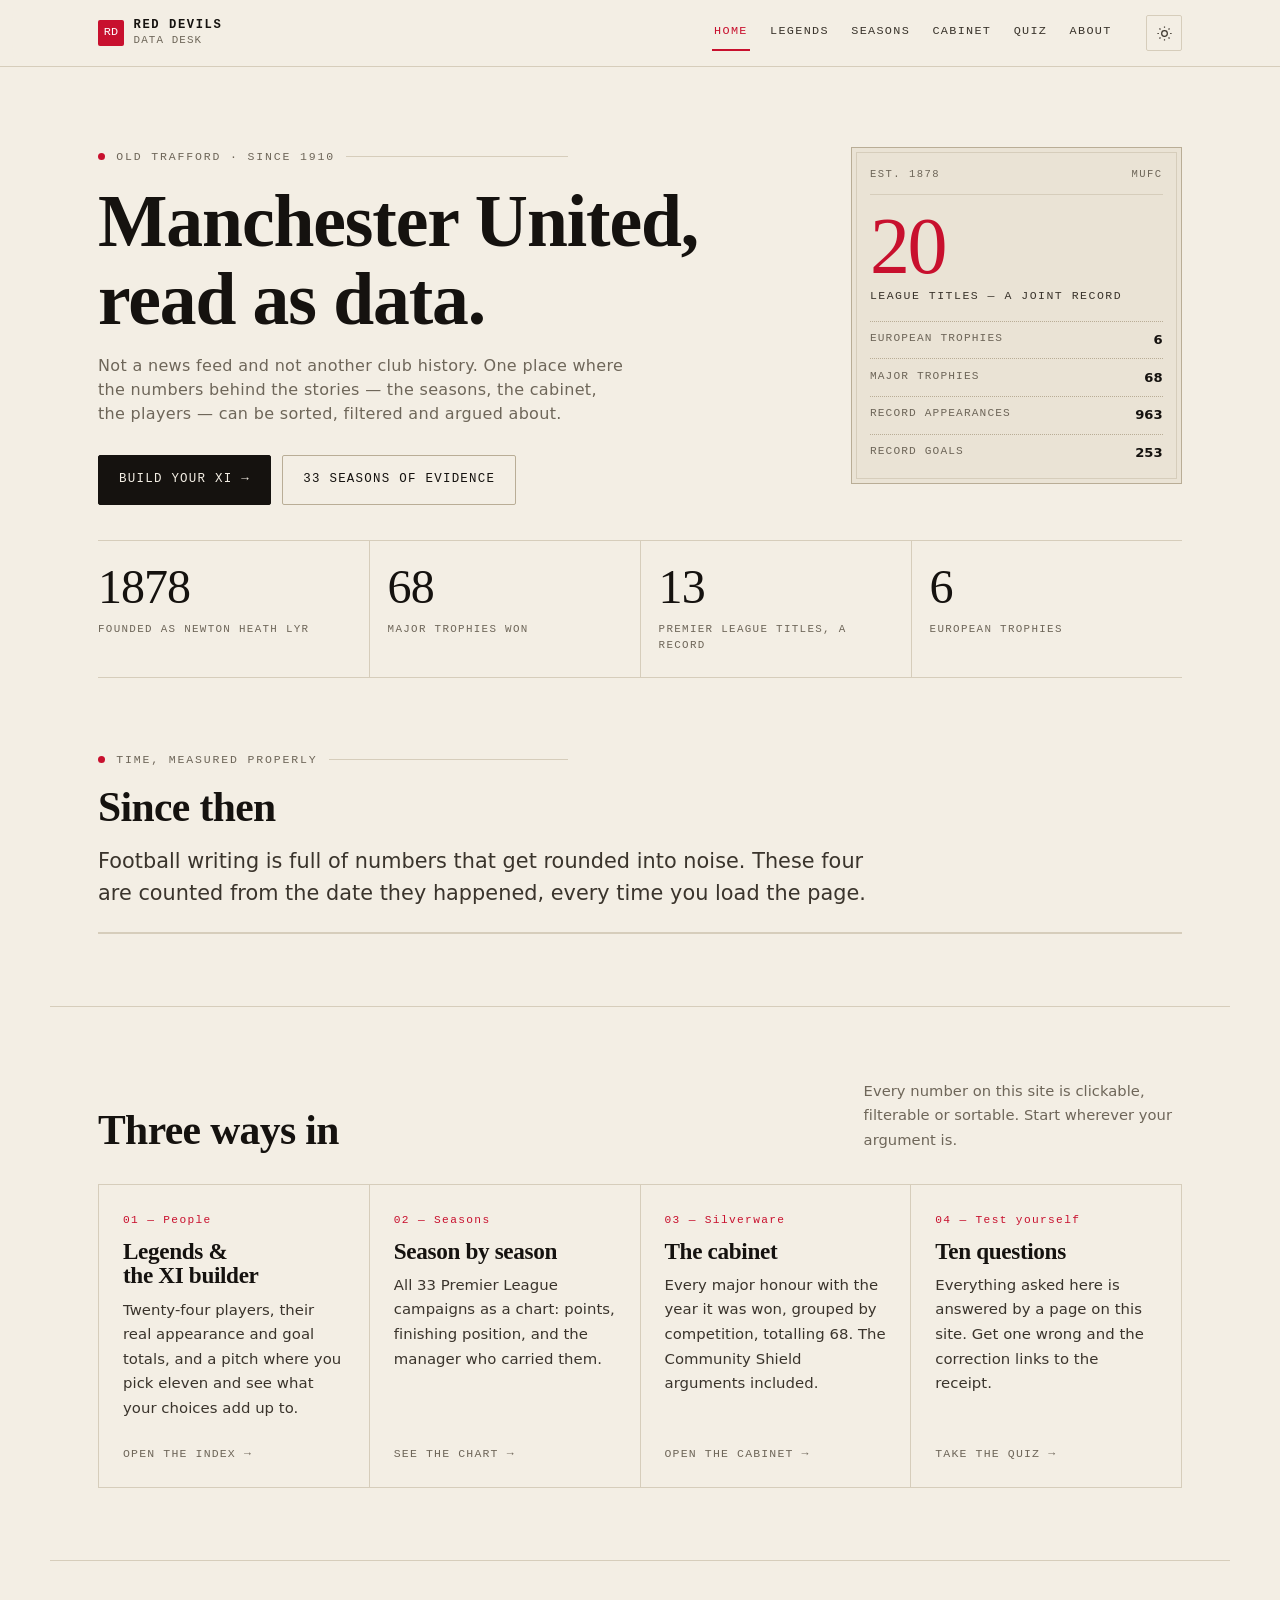
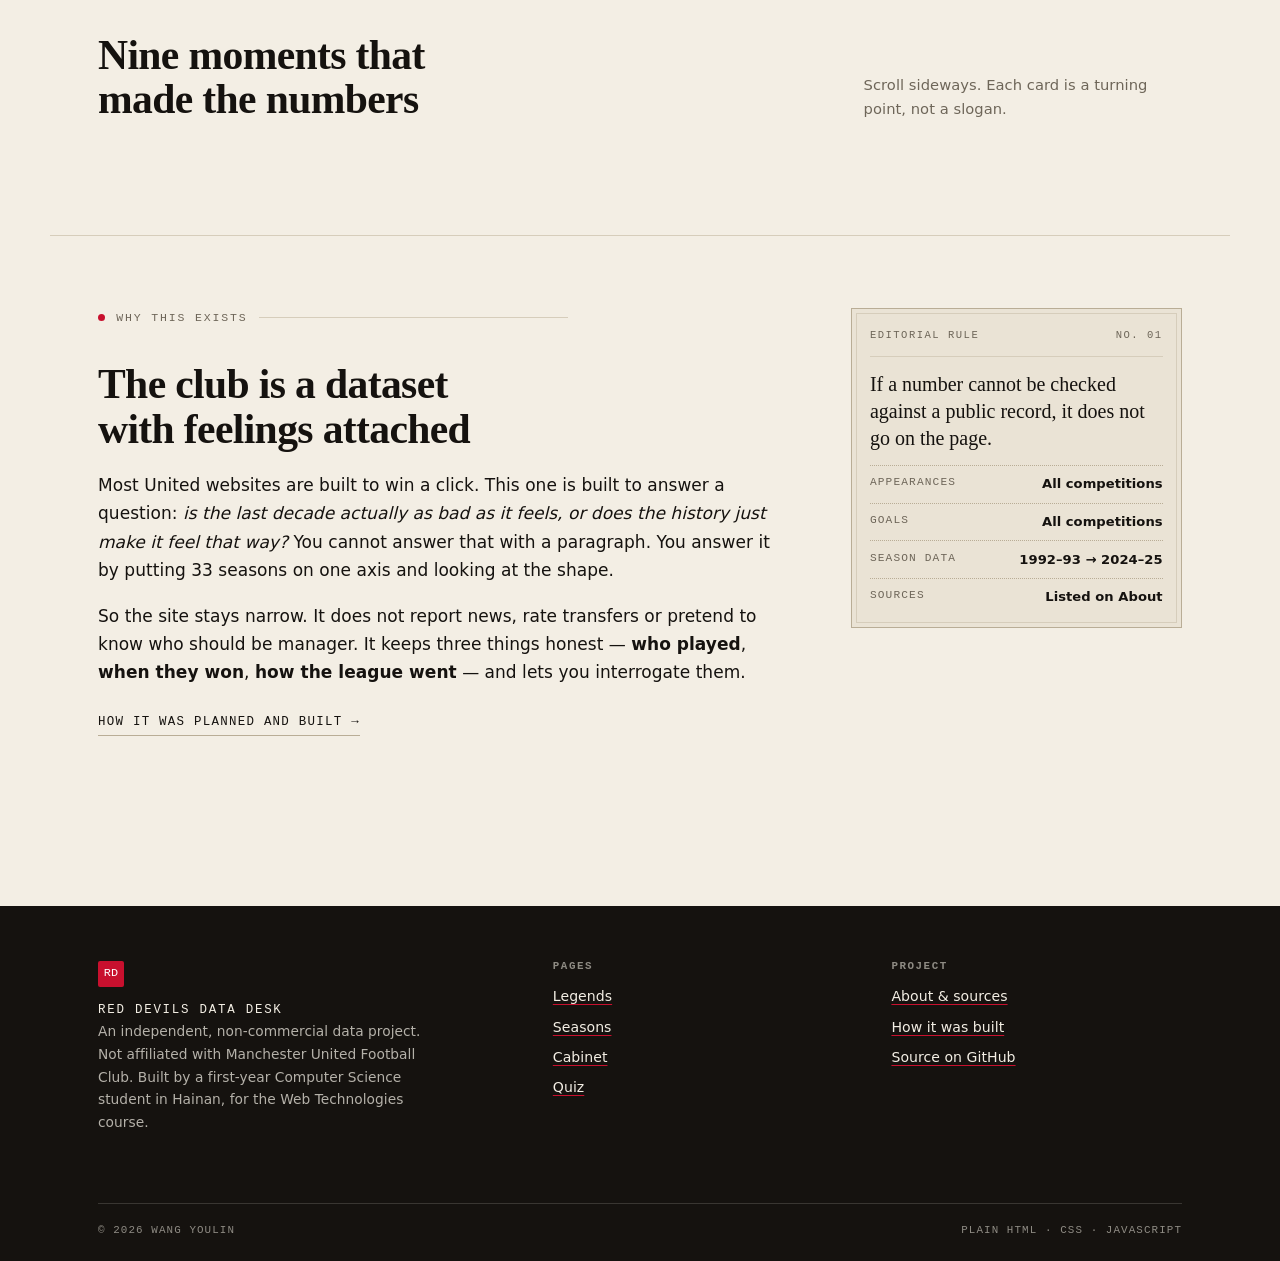
==== index.html @ c9c61d41 "Build the home page: the pitch, the counters, the timeline Four 'since then' counters computed from " ====
<!DOCTYPE html>
<html lang="en" data-theme="light">
<head>
<meta charset="UTF-8">
<meta name="viewport" content="width=device-width, initial-scale=1">
<title>Red Devils Data Desk — Manchester United in numbers</title>
<meta name="description" content="A quiet data desk for Manchester United: every Premier League season, the trophy cabinet, and an XI you build yourself. Plain HTML, CSS and JavaScript.">
<meta name="author" content="WANG Youlin">
<meta name="theme-color" content="#f3eee4">
<link rel="canonical" href="https://qianniu2007.github.io/red-devils-desk/">

<meta property="og:type" content="website">
<meta property="og:site_name" content="Red Devils Data Desk">
<meta property="og:title" content="Red Devils Data Desk — Manchester United in numbers">
<meta property="og:description" content="Thirty-three Premier League seasons, 68 major trophies, and the XI that only you would pick.">
<meta property="og:url" content="https://qianniu2007.github.io/red-devils-desk/">
<meta property="og:image" content="https://qianniu2007.github.io/red-devils-desk/assets/img/og.png">
<meta property="og:image:width" content="1200">
<meta property="og:image:height" content="630">
<meta name="twitter:card" content="summary_large_image">

<link rel="icon" href="assets/img/favicon.svg" type="image/svg+xml">
<link rel="apple-touch-icon" href="assets/img/favicon-180.png">
<link rel="stylesheet" href="assets/css/site.css">

<script>
  /* Applied before the first paint so the page never flashes the wrong theme. */
  (function () {
    try {
      var saved = localStorage.getItem('rdd-theme');
      var mode = saved || (window.matchMedia('(prefers-color-scheme: dark)').matches ? 'dark' : 'light');
      document.documentElement.setAttribute('data-theme', mode);
    } catch (e) { /* localStorage blocked: stay light */ }
  })();
</script>
</head>
<body>
<a class="skip-link" href="#main">Skip to content</a>

<header class="masthead">
  <div class="wrap masthead__bar">
    <a class="brand" href="index.html">
      <span class="brand__mark" aria-hidden="true">RD</span>
      <span class="brand__name"><b>Red Devils</b><span>Data Desk</span></span>
    </a>

    <nav class="nav" data-nav aria-label="Primary">
      <a href="index.html" aria-current="page">Home</a>
      <a href="legends.html">Legends</a>
      <a href="seasons.html">Seasons</a>
      <a href="trophies.html">Cabinet</a>
      <a href="quiz.html">Quiz</a>
      <a href="about.html">About</a>
    </nav>

    <div class="tools">
      <button class="icon-btn" type="button" data-theme-toggle aria-pressed="false" aria-label="Switch to dark theme">
        <svg class="icon-sun" viewBox="0 0 24 24" fill="none" stroke="currentColor" stroke-width="1.7" aria-hidden="true"><circle cx="12" cy="12" r="4"/><path d="M12 2v2m0 16v2M4.9 4.9l1.4 1.4m11.4 11.4 1.4 1.4M2 12h2m16 0h2M4.9 19.1l1.4-1.4M17.7 6.3l1.4-1.4"/></svg>
        <svg class="icon-moon" viewBox="0 0 24 24" fill="none" stroke="currentColor" stroke-width="1.7" aria-hidden="true"><path d="M21 12.8A9 9 0 1 1 11.2 3 7 7 0 0 0 21 12.8z"/></svg>
      </button>
      <button class="icon-btn menu-btn" type="button" data-menu-toggle aria-expanded="false" aria-controls="primary-nav" aria-label="Open menu">
        <svg viewBox="0 0 24 24" fill="none" stroke="currentColor" stroke-width="1.8" aria-hidden="true"><path d="M3 6h18M3 12h18M3 18h18"/></svg>
      </button>
    </div>
  </div>
</header>

<main id="main">
  <!-- Hero ------------------------------------------------------------- -->
  <section class="wrap hero">
    <div class="hero__grid">
      <div>
        <p class="kicker"><span class="dot" aria-hidden="true"></span>Old Trafford · since 1910</p>
        <h1>
          Manchester United,<br>read as data.
          <span class="thin">Not a news feed and not another club history. One place where the numbers behind the stories — the seasons, the cabinet, the players — can be sorted, filtered and argued about.</span>
        </h1>
        <div class="hero__actions">
          <a class="btn" href="legends.html">Build your XI <span class="arrow" aria-hidden="true">→</span></a>
          <a class="btn btn--ghost" href="seasons.html">33 seasons of evidence</a>
        </div>
      </div>

      <aside class="programme" aria-label="Club summary">
        <div class="programme__top"><span>Est. 1878</span><span>MUFC</span></div>
        <span class="programme__num">20</span>
        <p class="programme__label">League titles — a joint record</p>
        <dl class="programme__rows">
          <div class="programme__row"><dt>European trophies</dt><dd>6</dd></div>
          <div class="programme__row"><dt>Major trophies</dt><dd>68</dd></div>
          <div class="programme__row"><dt>Record appearances</dt><dd>963</dd></div>
          <div class="programme__row"><dt>Record goals</dt><dd>253</dd></div>
        </dl>
      </aside>
    </div>
  </section>

  <!-- Stat strip -------------------------------------------------------- -->
  <section class="wrap" aria-label="Key numbers">
    <div class="stats reveal">
      <div class="stat">
        <span class="stat__num">1878</span>
        <span class="stat__label">Founded as Newton Heath LYR</span>
      </div>
      <div class="stat">
        <span class="stat__num">68</span>
        <span class="stat__label">Major trophies won</span>
      </div>
      <div class="stat">
        <span class="stat__num">13</span>
        <span class="stat__label">Premier League titles, a record</span>
      </div>
      <div class="stat">
        <span class="stat__num">6</span>
        <span class="stat__label">European trophies</span>
      </div>
    </div>
  </section>

  <!-- Since then -------------------------------------------------------- -->
  <section class="wrap section">
    <p class="kicker"><span class="dot" aria-hidden="true"></span>Time, measured properly</p>
    <h2 class="mb-0">Since then</h2>
    <p class="lead mt-2">Football writing is full of numbers that get rounded into noise. These four are counted from the date they happened, every time you load the page.</p>
    <div class="tickers reveal" id="tickers"></div>
  </section>

  <!-- Three ways in ----------------------------------------------------- -->
  <section class="wrap section">
    <div class="section-head">
      <h2>Three ways in</h2>
      <p class="section-note">Every number on this site is clickable, filterable or sortable. Start wherever your argument is.</p>
    </div>

    <div class="cards reveal">
      <a class="card" href="legends.html">
        <span class="card__index">01 — People</span>
        <h3>Legends &amp; the XI builder</h3>
        <p>Twenty-four players, their real appearance and goal totals, and a pitch where you pick eleven and see what your choices add up to.</p>
        <span class="card__go">Open the index →</span>
      </a>
      <a class="card" href="seasons.html">
        <span class="card__index">02 — Seasons</span>
        <h3>Season by season</h3>
        <p>All 33 Premier League campaigns as a chart: points, finishing position, and the manager who carried them.</p>
        <span class="card__go">See the chart →</span>
      </a>
      <a class="card" href="trophies.html">
        <span class="card__index">03 — Silverware</span>
        <h3>The cabinet</h3>
        <p>Every major honour with the year it was won, grouped by competition, totalling 68. The Community Shield arguments included.</p>
        <span class="card__go">Open the cabinet →</span>
      </a>
      <a class="card" href="quiz.html">
        <span class="card__index">04 — Test yourself</span>
        <h3>Ten questions</h3>
        <p>Everything asked here is answered by a page on this site. Get one wrong and the correction links to the receipt.</p>
        <span class="card__go">Take the quiz →</span>
      </a>
    </div>
  </section>

  <!-- Eras -------------------------------------------------------------- -->
  <section class="wrap section">
    <div class="section-head">
      <h2>Nine moments that made the numbers</h2>
      <p class="section-note">Scroll sideways. Each card is a turning point, not a slogan.</p>
    </div>
    <div class="timeline reveal" id="eras" tabindex="0" role="region" aria-label="Club eras, scrollable"></div>
  </section>

  <!-- Honest bit -------------------------------------------------------- -->
  <section class="wrap section">
    <div class="hero__grid">
      <div class="prose">
        <p class="kicker"><span class="dot" aria-hidden="true"></span>Why this exists</p>
        <h2>The club is a dataset with feelings attached</h2>
        <p>Most United websites are built to win a click. This one is built to answer a question: <em>is the last decade actually as bad as it feels, or does the history just make it feel that way?</em> You cannot answer that with a paragraph. You answer it by putting 33 seasons on one axis and looking at the shape.</p>
        <p>So the site stays narrow. It does not report news, rate transfers or pretend to know who should be manager. It keeps three things honest — <strong>who played</strong>, <strong>when they won</strong>, <strong>how the league went</strong> — and lets you interrogate them.</p>
        <p><a class="arrow-link" href="about.html">How it was planned and built →</a></p>
      </div>
      <div class="programme" aria-label="Reading note">
        <div class="programme__top"><span>Editorial rule</span><span>No. 01</span></div>
        <p class="programme__label" style="color:var(--ink);text-transform:none;letter-spacing:0;font-family:var(--font-display);font-size:1.25rem;line-height:1.35;margin-bottom:.8rem;">If a number cannot be checked against a public record, it does not go on the page.</p>
        <dl class="programme__rows">
          <div class="programme__row"><dt>Appearances</dt><dd>All competitions</dd></div>
          <div class="programme__row"><dt>Goals</dt><dd>All competitions</dd></div>
          <div class="programme__row"><dt>Season data</dt><dd>1992–93 → 2024–25</dd></div>
          <div class="programme__row"><dt>Sources</dt><dd>Listed on About</dd></div>
        </dl>
      </div>
    </div>
  </section>
</main>

<footer class="footer">
  <div class="wrap">
    <div class="footer__grid">
      <div>
        <div class="footer__brand"><span class="brand__mark" aria-hidden="true">RD</span>Red Devils Data Desk</div>
        <p>An independent, non-commercial data project. Not affiliated with Manchester United Football Club. Built by a first-year Computer Science student in Hainan, for the Web Technologies course.</p>
      </div>
      <div>
        <h2>Pages</h2>
        <ul>
          <li><a href="legends.html">Legends</a></li>
          <li><a href="seasons.html">Seasons</a></li>
          <li><a href="trophies.html">Cabinet</a></li>
          <li><a href="quiz.html">Quiz</a></li>
        </ul>
      </div>
      <div>
        <h2>Project</h2>
        <ul>
          <li><a href="about.html">About &amp; sources</a></li>
          <li><a href="about.html#process">How it was built</a></li>
          <li><a href="https://github.com/qianniu2007/red-devils-desk">Source on GitHub</a></li>
        </ul>
      </div>
    </div>
    <div class="footer__base">
      <span>© <span data-year>2026</span> WANG Youlin</span>
      <span>Plain HTML · CSS · JavaScript</span>
    </div>
  </div>
</footer>

<script src="assets/js/data.js"></script>
<script src="assets/js/site.js"></script>
<script>
  /* Home page only: render the eras timeline and the "since then" tickers
     straight out of the data file, so the markup never drifts from the data. */
  (function () {
    var erasHost = document.getElementById('eras');
    window.UTD.eras.forEach(function (era) {
      var el = document.createElement('article');
      el.className = 'era';
      el.innerHTML = '<span class="era__year">' + era.year + '</span>' +
        '<h3>' + era.title + '</h3>' +
        '<p>' + era.text + '</p>';
      erasHost.appendChild(el);
    });

    var tickerHost = document.getElementById('tickers');
    window.UTD.milestones.forEach(function (m) {
      var el = document.createElement('div');
      el.className = 'ticker';
      el.innerHTML = '<span class="ticker__since">Since ' + m.date.split('-')[0] + '</span>' +
        '<div class="ticker__num" data-ticker="' + m.label + '">0 <span data-ticker-unit>years</span></div>' +
        '<span class="ticker__label">' + m.label + '</span>';
      tickerHost.appendChild(el);
    });

    /* site.js ran before these nodes existed, so ask it to count them now. */
    window.RDD.renderTickers();
  })();
</script>
</body>
</html>
---- assets/css/site.css ----
/* =========================================================================
   RED DEVILS DATA DESK — one stylesheet, no framework.
   Order: tokens > base > layout > components > pages > utilities.
   ========================================================================= */

/* ---------- 1. Tokens -------------------------------------------------- */
:root {
  --paper: #f3eee4;
  --paper-2: #eae3d5;
  --paper-3: #e1d8c6;
  --ink: #15120f;
  --ink-soft: #3a342c;
  --clay: #6e6659;
  --red: #c8102e;
  --red-deep: #920b21;
  --gold: #a8802b;
  --line: #d6cdbb;
  --line-strong: #b9ad96;

  --font-display: "Iowan Old Style", "Palatino Linotype", "Book Antiqua", Palatino, Georgia, "Times New Roman", serif;
  --font-body: "Segoe UI", system-ui, -apple-system, "Helvetica Neue", Arial, "PingFang SC", "Microsoft YaHei", sans-serif;
  --font-mono: "Cascadia Mono", Consolas, "SF Mono", Menlo, "Courier New", monospace;

  --gut: clamp(1.15rem, 4vw, 3rem);
  --maxw: 1180px;
  --radius: 2px;
  --ease: cubic-bezier(.2, .8, .2, 1);
}

[data-theme="dark"] {
  --paper: #14110d;
  --paper-2: #1c1813;
  --paper-3: #241f19;
  --ink: #f2ece0;
  --ink-soft: #d8d0c1;
  --clay: #a49a89;
  --red: #e04a5f;
  --red-deep: #ff7286;
  --gold: #d0a548;
  --line: #332c24;
  --line-strong: #4a4136;
}

/* ---------- 2. Base ---------------------------------------------------- */
*,
*::before,
*::after { box-sizing: border-box; }

html {
  -webkit-text-size-adjust: 100%;
  scroll-behavior: smooth;
}

body {
  margin: 0;
  background: var(--paper);
  color: var(--ink);
  font-family: var(--font-body);
  font-size: 1.0625rem;
  line-height: 1.65;
  letter-spacing: .002em;
  -webkit-font-smoothing: antialiased;
}

/* A faint paper grain so the light theme does not look like a flat template. */
body::before {
  content: "";
  position: fixed;
  inset: 0;
  pointer-events: none;
  z-index: 0;
  opacity: .5;
  background-image: radial-gradient(var(--line) .55px, transparent .55px);
  background-size: 4px 4px;
}

[data-theme="dark"] body::before { opacity: .25; }

h1, h2, h3, h4 {
  font-family: var(--font-display);
  font-weight: 600;
  line-height: 1.06;
  letter-spacing: -.015em;
  margin: 0 0 .5em;
  text-wrap: balance;
}

h1 { font-size: clamp(2.5rem, 6.5vw, 4.6rem); }
h2 { font-size: clamp(1.75rem, 3.4vw, 2.6rem); }
h3 { font-size: clamp(1.2rem, 1.9vw, 1.45rem); }

p { margin: 0 0 1.1em; max-width: 68ch; }
p.lead { font-size: clamp(1.1rem, 1.7vw, 1.3rem); line-height: 1.55; color: var(--ink-soft); max-width: 60ch; }

a { color: inherit; text-decoration-color: var(--red); text-underline-offset: .18em; text-decoration-thickness: 1px; }
a:hover { color: var(--red); }

img, svg { max-width: 100%; }
img { height: auto; display: block; }

strong { font-weight: 650; }
em { font-style: italic; }

::selection { background: var(--red); color: #fff; }

:focus-visible {
  outline: 2px solid var(--red);
  outline-offset: 3px;
  border-radius: 1px;
}

/* ---------- 3. Layout -------------------------------------------------- */
.wrap {
  width: 100%;
  max-width: var(--maxw);
  margin-inline: auto;
  padding-inline: var(--gut);
  position: relative;
  z-index: 1;
}

main { display: block; }

.section { padding-block: clamp(2.5rem, 6vw, 4.5rem); }
.section + .section { border-top: 1px solid var(--line); }
.hero + .section { padding-top: clamp(1.2rem, 2.5vw, 2rem); }

.rule { height: 1px; background: var(--line); border: 0; margin: 0; }
.rule--strong { height: 3px; background: var(--ink); }

.kicker {
  font-family: var(--font-mono);
  font-size: .72rem;
  text-transform: uppercase;
  letter-spacing: .16em;
  color: var(--clay);
  display: flex;
  align-items: center;
  gap: .7rem;
  margin: 0 0 1rem;
}
.kicker::after {
  content: "";
  flex: 1;
  height: 1px;
  background: var(--line);
}
.kicker .dot {
  width: 7px;
  height: 7px;
  background: var(--red);
  border-radius: 50%;
  flex: none;
}

.section-head {
  display: flex;
  flex-wrap: wrap;
  align-items: end;
  justify-content: space-between;
  gap: 1rem 2rem;
  margin-bottom: 2rem;
}
.section-head h2 { margin: 0; max-width: 22ch; }
.section-head .section-note {
  font-size: .92rem;
  color: var(--clay);
  max-width: 34ch;
  margin: 0;
}

/* ---------- 4. Masthead ------------------------------------------------ */
.masthead {
  position: sticky;
  top: 0;
  z-index: 50;
  background: color-mix(in srgb, var(--paper) 88%, transparent);
  backdrop-filter: blur(10px) saturate(1.4);
  border-bottom: 1px solid var(--line);
}
@supports not (background: color-mix(in srgb, red 50%, blue)) {
  .masthead { background: var(--paper); }
}

.masthead__bar {
  display: flex;
  align-items: center;
  gap: clamp(.75rem, 2vw, 2rem);
  height: 66px;
}

.brand {
  display: flex;
  align-items: center;
  gap: .6rem;
  text-decoration: none;
  flex: none;
}
.brand:hover { color: var(--ink); }
.brand__mark {
  width: 26px;
  height: 26px;
  background: var(--red);
  display: grid;
  place-items: center;
  color: #fff;
  font-family: var(--font-mono);
  font-size: .74rem;
  letter-spacing: .02em;
  border-radius: var(--radius);
  flex: none;
}
.brand__name {
  font-family: var(--font-mono);
  font-size: .76rem;
  text-transform: uppercase;
  letter-spacing: .13em;
  line-height: 1.25;
}
.brand__name b { display: block; font-weight: 600; }
.brand__name span { color: var(--clay); letter-spacing: .1em; font-size: .68rem; }

.nav {
  display: flex;
  align-items: center;
  gap: clamp(.35rem, 1.4vw, 1.1rem);
  margin-left: auto;
}
.nav a {
  font-family: var(--font-mono);
  font-size: .74rem;
  text-transform: uppercase;
  letter-spacing: .11em;
  text-decoration: none;
  color: var(--ink-soft);
  padding: .45rem .15rem;
  border-bottom: 2px solid transparent;
}
.nav a:hover { color: var(--ink); border-bottom-color: var(--line-strong); }
.nav a[aria-current="page"] { color: var(--red); border-bottom-color: var(--red); }

.tools { display: flex; align-items: center; gap: .5rem; margin-left: .4rem; }

.icon-btn {
  width: 36px;
  height: 36px;
  display: grid;
  place-items: center;
  background: transparent;
  border: 1px solid var(--line);
  border-radius: var(--radius);
  color: var(--ink-soft);
  cursor: pointer;
  padding: 0;
  transition: border-color .2s var(--ease), color .2s var(--ease), background .2s var(--ease);
}
.icon-btn:hover { border-color: var(--ink); color: var(--ink); background: var(--paper-2); }
.icon-btn svg { width: 17px; height: 17px; }
[data-theme="dark"] .icon-sun { display: none; }
.icon-moon { display: none; }
[data-theme="dark"] .icon-moon { display: block; }

.menu-btn { display: none; }

/* ---------- 5. Buttons & links ---------------------------------------- */
.btn {
  display: inline-flex;
  align-items: center;
  gap: .55rem;
  font-family: var(--font-mono);
  font-size: .78rem;
  text-transform: uppercase;
  letter-spacing: .1em;
  padding: .85rem 1.25rem;
  border: 1px solid var(--ink);
  background: var(--ink);
  color: var(--paper);
  text-decoration: none;
  border-radius: var(--radius);
  cursor: pointer;
  transition: background .2s var(--ease), color .2s var(--ease), transform .2s var(--ease);
}
.btn:hover { background: var(--red); border-color: var(--red); color: #fff; transform: translateY(-1px); }
.btn--ghost { background: transparent; color: var(--ink); border-color: var(--line-strong); }
.btn--ghost:hover { background: transparent; color: var(--red); border-color: var(--red); }
.btn[disabled] { opacity: .45; cursor: not-allowed; }
.btn[disabled]:hover { background: var(--ink); border-color: var(--ink); color: var(--paper); transform: none; }
.btn .arrow { transition: transform .2s var(--ease); }
.btn:hover .arrow { transform: translateX(3px); }

.arrow-link {
  display: inline-flex;
  align-items: center;
  gap: .4rem;
  font-family: var(--font-mono);
  font-size: .78rem;
  text-transform: uppercase;
  letter-spacing: .1em;
  text-decoration: none;
  border-bottom: 1px solid var(--line-strong);
  padding-bottom: 2px;
}
.arrow-link:hover { border-bottom-color: var(--red); }

/* ---------- 6. Hero --------------------------------------------------- */
.hero { padding-block: clamp(2.5rem, 7vw, 5rem) clamp(1.2rem, 3vw, 2.2rem); position: relative; }

.hero__grid {
  display: grid;
  gap: clamp(2rem, 5vw, 4rem);
  grid-template-columns: minmax(0, 1.35fr) minmax(0, .65fr);
  align-items: start;
}

.hero h1 { margin-bottom: 1rem; }
.hero h1 .thin {
  display: block;
  font-family: var(--font-body);
  font-size: clamp(.85rem, 1.4vw, 1rem);
  font-weight: 500;
  letter-spacing: .02em;
  color: var(--clay);
  text-transform: none;
  margin-top: 1rem;
  line-height: 1.5;
}

.hero__actions { display: flex; flex-wrap: wrap; gap: .7rem; margin-top: 1.8rem; }

/* The "programme card": the site's signature block. */
.programme {
  border: 1px solid var(--line-strong);
  background: var(--paper-2);
  padding: 1.1rem 1.15rem 1.2rem;
  position: relative;
}
.programme::before {
  content: "";
  position: absolute;
  inset: 4px;
  border: 1px solid var(--line);
  pointer-events: none;
}
.programme__top {
  display: flex;
  justify-content: space-between;
  align-items: baseline;
  font-family: var(--font-mono);
  font-size: .66rem;
  text-transform: uppercase;
  letter-spacing: .14em;
  color: var(--clay);
  border-bottom: 1px solid var(--line);
  padding-bottom: .7rem;
  margin-bottom: .9rem;
}
.programme__num {
  font-family: var(--font-display);
  font-size: clamp(3.6rem, 7vw, 5rem);
  line-height: .9;
  color: var(--red);
  display: block;
  font-variant-numeric: lining-nums;
  letter-spacing: -.03em;
}
.programme__label {
  font-family: var(--font-mono);
  font-size: .72rem;
  text-transform: uppercase;
  letter-spacing: .13em;
  color: var(--ink-soft);
  margin: .25rem 0 1rem;
}
.programme__rows { display: grid; gap: .5rem; margin: 0; }
.programme__row {
  display: flex;
  justify-content: space-between;
  gap: 1rem;
  font-size: .82rem;
  border-top: 1px dotted var(--line-strong);
  padding-top: .45rem;
}
.programme__row dt { color: var(--clay); font-family: var(--font-mono); font-size: .7rem; text-transform: uppercase; letter-spacing: .1em; }
.programme__row dd { margin: 0; font-variant-numeric: tabular-nums; font-weight: 600; }

/* ---------- 7. Stat strip --------------------------------------------- */
.stats {
  display: grid;
  grid-template-columns: repeat(auto-fit, minmax(150px, 1fr));
  border-top: 1px solid var(--line);
  border-bottom: 1px solid var(--line);
}
.stat { padding: 1.4rem 1.1rem 1.5rem; border-left: 1px solid var(--line); }
.stat:first-child { border-left: 0; padding-left: 0; }
.stat__num {
  font-family: var(--font-display);
  font-size: clamp(2rem, 4vw, 3rem);
  line-height: 1;
  letter-spacing: -.02em;
  display: block;
  font-variant-numeric: lining-nums tabular-nums;
}
.stat__num small { font-size: .45em; color: var(--clay); letter-spacing: 0; }
.stat__label {
  font-family: var(--font-mono);
  font-size: .68rem;
  text-transform: uppercase;
  letter-spacing: .12em;
  color: var(--clay);
  margin-top: .7rem;
  display: block;
  line-height: 1.4;
}

/* ---------- 8. Cards -------------------------------------------------- */
.cards {
  display: grid;
  grid-template-columns: repeat(auto-fit, minmax(255px, 1fr));
  gap: 1px;
  background: var(--line);
  border: 1px solid var(--line);
}
.card {
  background: var(--paper);
  padding: 1.6rem 1.5rem 1.5rem;
  display: flex;
  flex-direction: column;
  gap: .6rem;
  text-decoration: none;
  position: relative;
  transition: background .25s var(--ease);
}
.card:hover { background: var(--paper-2); }
.card::after {
  content: "";
  position: absolute;
  left: 0;
  right: 0;
  bottom: 0;
  height: 2px;
  background: var(--red);
  transform: scaleX(0);
  transform-origin: left;
  transition: transform .3s var(--ease);
}
.card:hover::after { transform: scaleX(1); }
.card__index {
  font-family: var(--font-mono);
  font-size: .7rem;
  color: var(--red);
  letter-spacing: .12em;
}
.card h3 { margin: 0; }
.card p { margin: 0; font-size: .93rem; color: var(--ink-soft); max-width: 34ch; }
.card__go {
  margin-top: auto;
  padding-top: .9rem;
  font-family: var(--font-mono);
  font-size: .72rem;
  text-transform: uppercase;
  letter-spacing: .1em;
  color: var(--clay);
}
.card:hover .card__go { color: var(--red); }

/* ---------- 9. Tickers ("since then") --------------------------------- */
.tickers { display: grid; grid-template-columns: repeat(auto-fit, minmax(210px, 1fr)); gap: 1px; background: var(--line); border-block: 1px solid var(--line); }
.ticker { background: var(--paper); padding: 1.1rem 1.2rem 1.2rem; }
.ticker__since {
  font-family: var(--font-mono);
  font-size: .68rem;
  text-transform: uppercase;
  letter-spacing: .12em;
  color: var(--clay);
  display: block;
  margin-bottom: .45rem;
}
.ticker__num {
  font-family: var(--font-display);
  font-size: clamp(1.6rem, 3vw, 2.15rem);
  line-height: 1;
  font-variant-numeric: tabular-nums;
  letter-spacing: -.02em;
}
.ticker__num span { font-size: .5em; color: var(--clay); letter-spacing: 0; }
.ticker__label { font-size: .82rem; color: var(--ink-soft); margin-top: .4rem; display: block; }

/* ---------- 10. Timeline ---------------------------------------------- */
.timeline {
  display: grid;
  grid-auto-flow: column;
  grid-auto-columns: minmax(260px, 1fr);
  gap: 1px;
  overflow-x: auto;
  padding-bottom: .5rem;
  background: var(--line);
  border: 1px solid var(--line);
  scroll-snap-type: x mandatory;
  scrollbar-color: var(--line-strong) transparent;
}
.era {
  background: var(--paper);
  padding: 1.4rem 1.3rem 1.6rem;
  scroll-snap-align: start;
  position: relative;
  display: flex;
  flex-direction: column;
  gap: .5rem;
}
.era::before {
  content: "";
  width: 9px;
  height: 9px;
  background: var(--red);
  border-radius: 50%;
  display: block;
  margin-bottom: .2rem;
}
.era__year {
  font-family: var(--font-mono);
  font-size: .8rem;
  letter-spacing: .12em;
  color: var(--gold);
}
.era h3 { margin: 0; font-size: 1.15rem; }
.era p { margin: 0; font-size: .88rem; color: var(--ink-soft); line-height: 1.55; }

/* ---------- 11. Tables ------------------------------------------------ */
.table-wrap {
  border: 1px solid var(--line);
  background: var(--paper);
  overflow-x: auto;
}
table { width: 100%; border-collapse: collapse; font-size: .92rem; }
thead th {
  font-family: var(--font-mono);
  font-size: .66rem;
  text-transform: uppercase;
  letter-spacing: .12em;
  color: var(--clay);
  text-align: left;
  padding: .8rem .9rem;
  border-bottom: 1px solid var(--line-strong);
  white-space: nowrap;
  background: var(--paper-2);
  position: sticky;
  top: 0;
}
thead th[data-sort] { cursor: pointer; user-select: none; }
thead th[data-sort]:hover { color: var(--ink); }
thead th[aria-sort="ascending"]::after { content: " \2191"; color: var(--red); }
thead th[aria-sort="descending"]::after { content: " \2193"; color: var(--red); }
tbody th, tbody td { padding: .72rem .9rem; border-bottom: 1px solid var(--line); text-align: left; vertical-align: baseline; }
tbody tr:last-child th, tbody tr:last-child td { border-bottom: 0; }
tbody tr:hover { background: var(--paper-2); }
.num { font-family: var(--font-mono); font-variant-numeric: tabular-nums; text-align: right; white-space: nowrap; }
tbody th { font-weight: 600; }
.pill {
  display: inline-block;
  font-family: var(--font-mono);
  font-size: .64rem;
  text-transform: uppercase;
  letter-spacing: .1em;
  padding: .18rem .45rem;
  border: 1px solid var(--line-strong);
  color: var(--clay);
  border-radius: 20px;
}
.pill--red { border-color: var(--red); color: var(--red); }

/* ---------- 12. Controls (search, filters, toggles) ------------------- */
.controls {
  display: flex;
  flex-wrap: wrap;
  gap: .6rem;
  align-items: center;
  margin-bottom: 1rem;
}
.field {
  display: flex;
  align-items: center;
  gap: .5rem;
  border: 1px solid var(--line-strong);
  background: var(--paper);
  padding: .45rem .65rem;
  border-radius: var(--radius);
  flex: 1 1 220px;
  max-width: 340px;
}
.field svg { width: 15px; height: 15px; color: var(--clay); flex: none; }
.field input {
  border: 0;
  background: transparent;
  font: inherit;
  font-size: .9rem;
  color: var(--ink);
  width: 100%;
  padding: 0;
}
.field input:focus { outline: none; }
.field:focus-within { border-color: var(--red); }

select {
  font-family: var(--font-mono);
  font-size: .74rem;
  text-transform: uppercase;
  letter-spacing: .08em;
  padding: .55rem .6rem;
  border: 1px solid var(--line-strong);
  background: var(--paper);
  color: var(--ink);
  border-radius: var(--radius);
  cursor: pointer;
}
select:focus-visible { outline: 2px solid var(--red); outline-offset: 2px; }

.chips { display: flex; flex-wrap: wrap; gap: .4rem; }
.chip {
  font-family: var(--font-mono);
  font-size: .7rem;
  text-transform: uppercase;
  letter-spacing: .09em;
  padding: .45rem .7rem;
  border: 1px solid var(--line-strong);
  background: transparent;
  color: var(--clay);
  border-radius: 20px;
  cursor: pointer;
  transition: all .18s var(--ease);
}
.chip:hover { color: var(--ink); border-color: var(--ink); }
.chip[aria-pressed="true"] { background: var(--ink); border-color: var(--ink); color: var(--paper); }

.result-count {
  font-family: var(--font-mono);
  font-size: .72rem;
  text-transform: uppercase;
  letter-spacing: .1em;
  color: var(--clay);
  margin-left: auto;
}

/* ---------- 13. Chart ------------------------------------------------- */
.chart-shell { border: 1px solid var(--line); background: var(--paper); padding: 1.2rem 1.1rem 1rem; }
.chart-head { display: flex; flex-wrap: wrap; gap: .8rem; align-items: center; justify-content: space-between; margin-bottom: .9rem; }
.chart-legend { display: flex; gap: .9rem; flex-wrap: wrap; font-family: var(--font-mono); font-size: .68rem; text-transform: uppercase; letter-spacing: .08em; color: var(--clay); }
.chart-legend i { width: 10px; height: 10px; display: inline-block; margin-right: .35rem; border-radius: 1px; vertical-align: -1px; }
.chart-svg { width: 100%; height: auto; display: block; overflow: visible; }
.chart-svg .grid-line { stroke: var(--line); stroke-width: 1; }
.chart-svg .axis-label { fill: var(--clay); font-family: var(--font-mono); font-size: 10px; letter-spacing: .06em; }
.chart-svg .bar { fill: var(--line-strong); transition: fill .15s var(--ease); }
.chart-svg .bar.is-title { fill: var(--red); }
.chart-svg .bar:hover, .chart-svg .bar:focus { fill: var(--gold); outline: none; }
.chart-svg .bar:focus-visible { stroke: var(--ink); stroke-width: 2; }
.chart-svg .chart-line { fill: none; stroke: var(--red); stroke-width: 2; stroke-linejoin: round; stroke-linecap: round; }
.chart-svg .dot { fill: var(--ink); }
.chart-svg .dot.is-title { fill: var(--red); }
.chart-svg .chart-baseline { stroke: var(--line-strong); stroke-width: 1; }
.chart-svg .bar-g { cursor: pointer; }
.chart-svg .bar-g:focus { outline: none; }
.chart-svg .bar-g:focus-visible circle { stroke: var(--ink); stroke-width: 2; }
.chart-svg .avg-line { stroke: var(--ink); stroke-width: 1.5; stroke-dasharray: 4 3; opacity: .55; }
.chart-tip {
  position: absolute;
  pointer-events: none;
  background: var(--ink);
  color: var(--paper);
  padding: .55rem .7rem;
  font-size: .76rem;
  line-height: 1.45;
  border-radius: var(--radius);
  opacity: 0;
  transform: translate(-50%, calc(-100% - 10px));
  transition: opacity .12s var(--ease);
  max-width: 240px;
  z-index: 20;
}
.chart-tip.is-on { opacity: 1; }
.chart-tip b { display: block; font-family: var(--font-mono); font-size: .7rem; letter-spacing: .08em; text-transform: uppercase; color: var(--gold); margin-bottom: .2rem; }
.chart-wrap { position: relative; }

/* ---------- 14. XI builder ------------------------------------------- */
.pitch-shell { display: grid; grid-template-columns: minmax(0, 1.25fr) minmax(0, .75fr); gap: 1px; background: var(--line); border: 1px solid var(--line); }
.pitch {
  background: var(--paper);
  background-image:
    linear-gradient(to bottom, transparent calc(50% - .5px), var(--line) calc(50% - .5px), var(--line) calc(50% + .5px), transparent calc(50% + .5px)),
    radial-gradient(circle at 50% 50%, transparent 54px, var(--line) 54px, var(--line) 55px, transparent 55px);
  padding: 1rem;
  display: flex;
  flex-direction: column;
  gap: .45rem;
  min-height: 430px;
  position: relative;
}
.pitch-row { display: grid; gap: .45rem; grid-auto-flow: column; grid-auto-columns: 1fr; flex: 1; }
.pitch-row--gk { grid-template-columns: repeat(3, 1fr); }
.pitch-row--gk .slot { grid-column: 2; }
.slot {
  border: 1px dashed var(--line-strong);
  background: transparent;
  border-radius: var(--radius);
  padding: .5rem .4rem;
  min-height: 62px;
  display: flex;
  flex-direction: column;
  align-items: center;
  justify-content: center;
  gap: .15rem;
  cursor: pointer;
  color: var(--clay);
  font-family: var(--font-mono);
  font-size: .66rem;
  text-transform: uppercase;
  letter-spacing: .08em;
  transition: all .18s var(--ease);
  text-align: center;
  line-height: 1.25;
}
.slot:hover { border-color: var(--red); color: var(--red); background: var(--paper-2); }
.slot[aria-pressed="true"] { border-style: solid; border-color: var(--red); background: var(--paper-2); }
.slot.is-filled {
  border: 1px solid var(--ink);
  background: var(--ink);
  color: var(--paper);
  font-family: var(--font-body);
  font-size: .8rem;
  text-transform: none;
  letter-spacing: 0;
  font-weight: 600;
}
.slot.is-filled small { font-family: var(--font-mono); font-size: .6rem; color: var(--gold); letter-spacing: .1em; font-weight: 400; }
.slot.is-filled:hover { background: var(--red); border-color: var(--red); color: #fff; }

.pick-panel { background: var(--paper-2); padding: 1.1rem 1.1rem 1.2rem; display: flex; flex-direction: column; min-height: 220px; }
.pick-panel__head {
  font-family: var(--font-mono);
  font-size: .68rem;
  text-transform: uppercase;
  letter-spacing: .12em;
  color: var(--clay);
  border-bottom: 1px solid var(--line);
  padding-bottom: .6rem;
  margin-bottom: .7rem;
}
.pick-list { display: grid; gap: .25rem; overflow-y: auto; max-height: 330px; padding-right: .2rem; }
.pick-item {
  display: flex;
  justify-content: space-between;
  align-items: baseline;
  gap: .6rem;
  width: 100%;
  text-align: left;
  background: transparent;
  border: 1px solid transparent;
  border-radius: var(--radius);
  padding: .5rem .55rem;
  font: inherit;
  font-size: .86rem;
  color: var(--ink);
  cursor: pointer;
}
.pick-item:hover { background: var(--paper); border-color: var(--line-strong); }
.pick-item span { font-family: var(--font-mono); font-size: .68rem; color: var(--clay); }
.pick-empty { font-size: .85rem; color: var(--clay); margin: 0; }

.xi-summary { display: flex; flex-wrap: wrap; gap: .6rem 1.4rem; align-items: baseline; border-top: 1px solid var(--line); padding-top: .9rem; margin-top: .9rem; }
.xi-summary div { font-family: var(--font-mono); font-size: .72rem; text-transform: uppercase; letter-spacing: .08em; color: var(--clay); }
.xi-summary b { display: block; font-family: var(--font-display); font-size: 1.5rem; letter-spacing: -.01em; color: var(--ink); font-variant-numeric: tabular-nums; text-transform: none; }

/* ---------- 15. Trophy cabinet --------------------------------------- */
.decade-chart { display: grid; gap: .45rem; }
.decade-row { display: grid; grid-template-columns: 62px minmax(0, 1fr) 34px; align-items: center; gap: .7rem; }
.decade-label, .decade-val {
  font-family: var(--font-mono);
  font-size: .74rem;
  letter-spacing: .06em;
  color: var(--clay);
  font-variant-numeric: tabular-nums;
}
.decade-val { text-align: right; color: var(--ink); font-weight: 600; }
.decade-bar { background: var(--paper-3); height: 16px; display: block; border-radius: 1px; overflow: hidden; }
.decade-bar i { display: block; height: 100%; background: var(--red); transition: width .5s var(--ease); }
.decade-row:last-child .decade-bar i { background: var(--gold); }

.cabinet { display: grid; grid-template-columns: repeat(auto-fit, minmax(268px, 1fr)); gap: 1px; background: var(--line); border: 1px solid var(--line); }
.trophy { background: var(--paper); padding: 1.3rem 1.2rem 1.1rem; display: flex; flex-direction: column; gap: .35rem; }
.trophy__head { display: flex; align-items: baseline; justify-content: space-between; gap: .8rem; }
.trophy__count { font-family: var(--font-display); font-size: 2.4rem; line-height: 1; color: var(--red); font-variant-numeric: lining-nums; }
.trophy__count small { font-size: .4em; color: var(--clay); font-family: var(--font-body); }
.trophy h3 { margin: 0; font-size: 1.05rem; }
.trophy__detail { font-family: var(--font-mono); font-size: .66rem; text-transform: uppercase; letter-spacing: .1em; color: var(--clay); margin: 0; }
.trophy p { font-size: .85rem; color: var(--ink-soft); margin: .35rem 0 .2rem; }
.years { display: flex; flex-wrap: wrap; gap: .25rem; margin-top: auto; padding-top: .6rem; }
.years li {
  list-style: none;
  font-family: var(--font-mono);
  font-size: .64rem;
  letter-spacing: .02em;
  padding: .12rem .35rem;
  border: 1px solid var(--line-strong);
  color: var(--ink-soft);
  border-radius: 2px;
}
.years li.is-shared { color: var(--clay); border-style: dashed; }
.years { padding-left: 0; margin-bottom: 0; }

.cabinet-total {
  display: flex;
  flex-wrap: wrap;
  align-items: baseline;
  gap: .5rem 1rem;
  padding: 1.4rem 0 0;
}
.cabinet-total b { font-family: var(--font-display); font-size: clamp(2.4rem, 5vw, 3.4rem); line-height: 1; font-variant-numeric: lining-nums; }

/* ---------- 16. Quiz -------------------------------------------------- */
#quiz, .quiz-bar, .quiz-shell > .quiz-note { max-width: 760px; }
.quiz-bar { display: flex; gap: .35rem; margin-bottom: 1.4rem; }
.quiz-bar span { height: 3px; flex: 1; background: var(--line); }
.quiz-bar span.is-done { background: var(--red); }
.quiz-bar span.is-now { background: var(--ink); }

.q { border-top: 2px solid var(--ink); padding-top: 1.2rem; }
.q__meta { font-family: var(--font-mono); font-size: .7rem; text-transform: uppercase; letter-spacing: .12em; color: var(--clay); margin-bottom: .5rem; }
.q h2 { font-size: clamp(1.4rem, 2.6vw, 2rem); margin-bottom: 1.2rem; }
.answers { display: grid; gap: .5rem; margin: 0 0 1.4rem; padding: 0; }
.answer {
  display: flex;
  align-items: center;
  gap: .8rem;
  width: 100%;
  text-align: left;
  background: transparent;
  border: 1px solid var(--line-strong);
  border-radius: var(--radius);
  padding: .8rem .9rem;
  font: inherit;
  font-size: .96rem;
  color: var(--ink);
  cursor: pointer;
  transition: all .16s var(--ease);
}
.answer:hover { border-color: var(--ink); background: var(--paper-2); }
.answer__key {
  font-family: var(--font-mono);
  font-size: .7rem;
  width: 22px;
  height: 22px;
  display: grid;
  place-items: center;
  border: 1px solid var(--line-strong);
  border-radius: 50%;
  flex: none;
  color: var(--clay);
}
.answer[aria-pressed="true"] { border-color: var(--red); background: var(--paper-2); }
.answer[aria-pressed="true"] .answer__key { border-color: var(--red); background: var(--red); color: #fff; }
.answer.is-correct { border-color: #2f7d4f; background: color-mix(in srgb, #2f7d4f 10%, var(--paper)); }
.answer.is-wrong { border-color: var(--red); background: color-mix(in srgb, var(--red) 8%, var(--paper)); }

.quiz-foot { display: flex; flex-wrap: wrap; gap: .8rem; align-items: center; border-top: 1px solid var(--line); padding-top: 1rem; }
.quiz-note { font-size: .82rem; color: var(--clay); margin: 0; }

.score-card { border: 1px solid var(--ink); padding: 1.8rem 1.6rem; background: var(--paper-2); }
.score-card .big { font-family: var(--font-display); font-size: clamp(3rem, 8vw, 5rem); line-height: 1; color: var(--red); font-variant-numeric: lining-nums; }
.review { display: grid; gap: .8rem; margin-top: 1.4rem; }
.review__row { border-left: 2px solid var(--line-strong); padding: .1rem 0 .1rem .9rem; font-size: .9rem; }
.review__row.is-right { border-left-color: #2f7d4f; }
.review__row.is-wrong { border-left-color: var(--red); }
.review__row b { display: block; font-weight: 600; }
.review__row span { color: var(--clay); font-size: .84rem; }

/* ---------- 17. Prose (about page) ------------------------------------ */
.prose { max-width: 74ch; }
.prose h2 { margin-top: 2.2rem; }
.prose h3 { margin-top: 1.6rem; }
.prose ul, .prose ol { padding-left: 1.1rem; margin: 0 0 1.2em; }
.prose li { margin-bottom: .45em; }
.prose code {
  font-family: var(--font-mono);
  font-size: .86em;
  background: var(--paper-3);
  padding: .1em .35em;
  border-radius: 2px;
}
.prose blockquote {
  margin: 1.4rem 0;
  padding: .2rem 0 .2rem 1.1rem;
  border-left: 3px solid var(--red);
  font-family: var(--font-display);
  font-size: 1.15rem;
  color: var(--ink-soft);
}
.prose pre {
  background: var(--ink);
  color: var(--paper);
  padding: 1rem 1.1rem;
  overflow-x: auto;
  font-family: var(--font-mono);
  font-size: .8rem;
  line-height: 1.6;
  border-radius: var(--radius);
}
.prose pre code { background: none; padding: 0; color: inherit; }
.ascii {
  font-family: var(--font-mono);
  font-size: clamp(.6rem, 1.6vw, .78rem);
  line-height: 1.45;
  white-space: pre;
  overflow-x: auto;
  border: 1px solid var(--line);
  background: var(--paper-2);
  padding: 1rem;
  margin: 0 0 1.2rem;
}

.swatches { display: grid; grid-template-columns: repeat(auto-fit, minmax(150px, 1fr)); gap: 1px; background: var(--line); border: 1px solid var(--line); margin: 1rem 0 1.6rem; }
.swatch { background: var(--paper); padding: .8rem; }
.swatch__chip { height: 46px; border-radius: 1px; margin-bottom: .55rem; border: 1px solid rgba(0,0,0,.12); }
.swatch b { display: block; font-size: .85rem; }
.swatch span { font-family: var(--font-mono); font-size: .7rem; color: var(--clay); }

/* ---------- 18. Footer ------------------------------------------------ */
.footer { background: var(--ink); color: var(--paper); margin-top: clamp(3rem, 7vw, 5rem); position: relative; z-index: 1; }
.footer a { color: var(--paper); text-decoration-color: var(--red); }
.footer a:hover { color: var(--red); }
.footer__grid {
  display: grid;
  grid-template-columns: minmax(0, 1.4fr) repeat(auto-fit, minmax(140px, 1fr));
  gap: 2rem clamp(1.5rem, 4vw, 3rem);
  padding-block: clamp(2.2rem, 5vw, 3.4rem);
}
.footer__brand { font-family: var(--font-mono); font-size: .78rem; text-transform: uppercase; letter-spacing: .14em; }
.footer__brand .brand__mark { margin-bottom: .8rem; }
.footer p { color: color-mix(in srgb, var(--paper) 72%, transparent); font-size: .86rem; max-width: 40ch; }
.footer h2 {
  font-family: var(--font-mono);
  font-size: .68rem;
  text-transform: uppercase;
  letter-spacing: .14em;
  color: color-mix(in srgb, var(--paper) 55%, transparent);
  margin-bottom: .8rem;
}
.footer ul { list-style: none; padding: 0; margin: 0; display: grid; gap: .45rem; font-size: .88rem; }
.footer__base {
  border-top: 1px solid color-mix(in srgb, var(--paper) 16%, transparent);
  padding-block: 1.1rem 1.3rem;
  display: flex;
  flex-wrap: wrap;
  gap: .6rem 1.5rem;
  justify-content: space-between;
  font-family: var(--font-mono);
  font-size: .68rem;
  text-transform: uppercase;
  letter-spacing: .1em;
  color: color-mix(in srgb, var(--paper) 55%, transparent);
}

/* ---------- 19. Utilities -------------------------------------------- */
.skip-link {
  position: absolute;
  left: -9999px;
  top: 0;
  background: var(--ink);
  color: var(--paper);
  padding: .7rem 1rem;
  z-index: 100;
}
.skip-link:focus { left: .8rem; top: .8rem; }

.visually-hidden {
  position: absolute !important;
  width: 1px; height: 1px;
  margin: -1px; padding: 0;
  overflow: hidden;
  clip: rect(0 0 0 0);
  white-space: nowrap;
  border: 0;
}

.reveal { opacity: 0; transform: translateY(14px); transition: opacity .6s var(--ease), transform .6s var(--ease); }
.reveal.is-in { opacity: 1; transform: none; }

.mt-0 { margin-top: 0; }
.mt-1 { margin-top: .5rem; }
.mt-2 { margin-top: 1rem; }
.mt-3 { margin-top: 1.8rem; }
.mb-0 { margin-bottom: 0; }
.center { text-align: center; }

/* ---------- 20. Responsive ------------------------------------------- */
@media (max-width: 900px) {
  .hero__grid { grid-template-columns: 1fr; }
  .programme { max-width: 420px; }
  .pitch-shell { grid-template-columns: 1fr; }
  .pitch { min-height: 380px; }
}

@media (max-width: 760px) {
  body { font-size: 1rem; }
  .masthead__bar { height: 58px; }

  /* 33 bars cannot be honest at 390px wide. Give the chart its own scroll
     area instead of shrinking it into an unreadable smear. */
  .chart-wrap { overflow-x: auto; overscroll-behavior-x: contain; }
  .chart-svg { min-width: 720px; }
  .chart-tip { max-width: 200px; }

  .menu-btn { display: grid; }
  .nav {
    position: fixed;
    inset: 58px 0 auto 0;
    flex-direction: column;
    align-items: stretch;
    gap: 0;
    background: var(--paper);
    border-bottom: 1px solid var(--line);
    padding: .4rem var(--gut) 1rem;
    transform: translateY(-8px);
    opacity: 0;
    visibility: hidden;
    transition: opacity .2s var(--ease), transform .2s var(--ease), visibility .2s;
    box-shadow: 0 18px 30px -20px rgba(0,0,0,.5);
  }
  .nav.is-open { opacity: 1; visibility: visible; transform: none; }
  .nav a {
    padding: .8rem 0;
    border-bottom: 1px solid var(--line);
    font-size: .8rem;
  }
  .nav a[aria-current="page"] { border-bottom-color: var(--line); color: var(--red); }
  .tools { margin-left: auto; }

  .stat { border-left: 0; border-top: 1px solid var(--line); padding-left: 0; }
  .stat:first-child { border-top: 0; }
  .stats { grid-template-columns: 1fr 1fr; }
  .stat:nth-child(odd) { border-left: 0; }
  .stat:nth-child(even) { border-left: 1px solid var(--line); padding-left: 1.1rem; }
  .stat:nth-child(2) { border-top: 0; }

  .timeline { grid-auto-columns: minmax(240px, 82%); }
  .footer__grid { grid-template-columns: 1fr 1fr; }
  .footer__grid > div:first-child { grid-column: 1 / -1; }
  .result-count { margin-left: 0; }
  thead th { position: static; }
}

@media (max-width: 420px) {
  .slot { min-height: 56px; font-size: .6rem; }
  .slot.is-filled { font-size: .72rem; }
}

@media (prefers-reduced-motion: reduce) {
  html { scroll-behavior: auto; }
  *, *::before, *::after {
    animation-duration: .001ms !important;
    animation-iteration-count: 1 !important;
    transition-duration: .001ms !important;
  }
  .reveal { opacity: 1; transform: none; }
}

@media print {
  .masthead, .footer, .hero__actions, .tools { display: none; }
  body { background: #fff; color: #000; }
  .card, .table-wrap, .chart-shell { break-inside: avoid; }
}
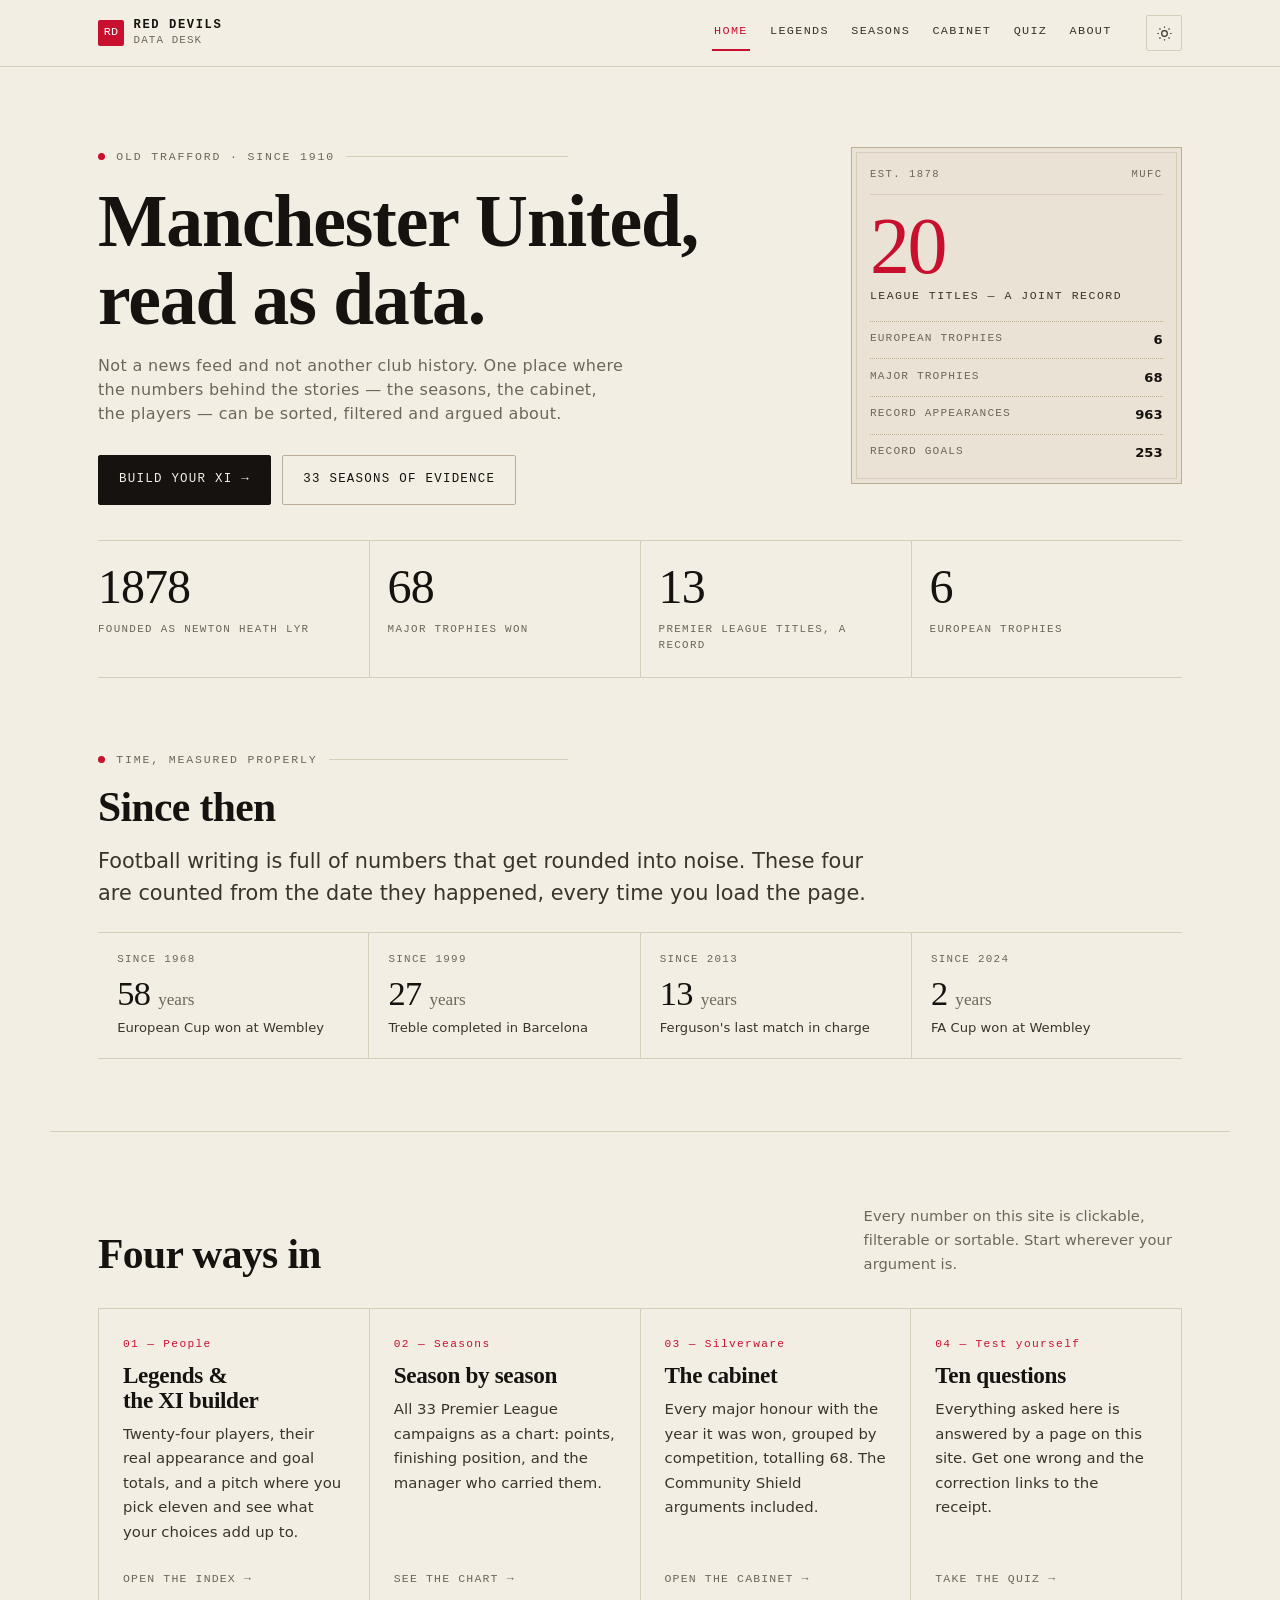
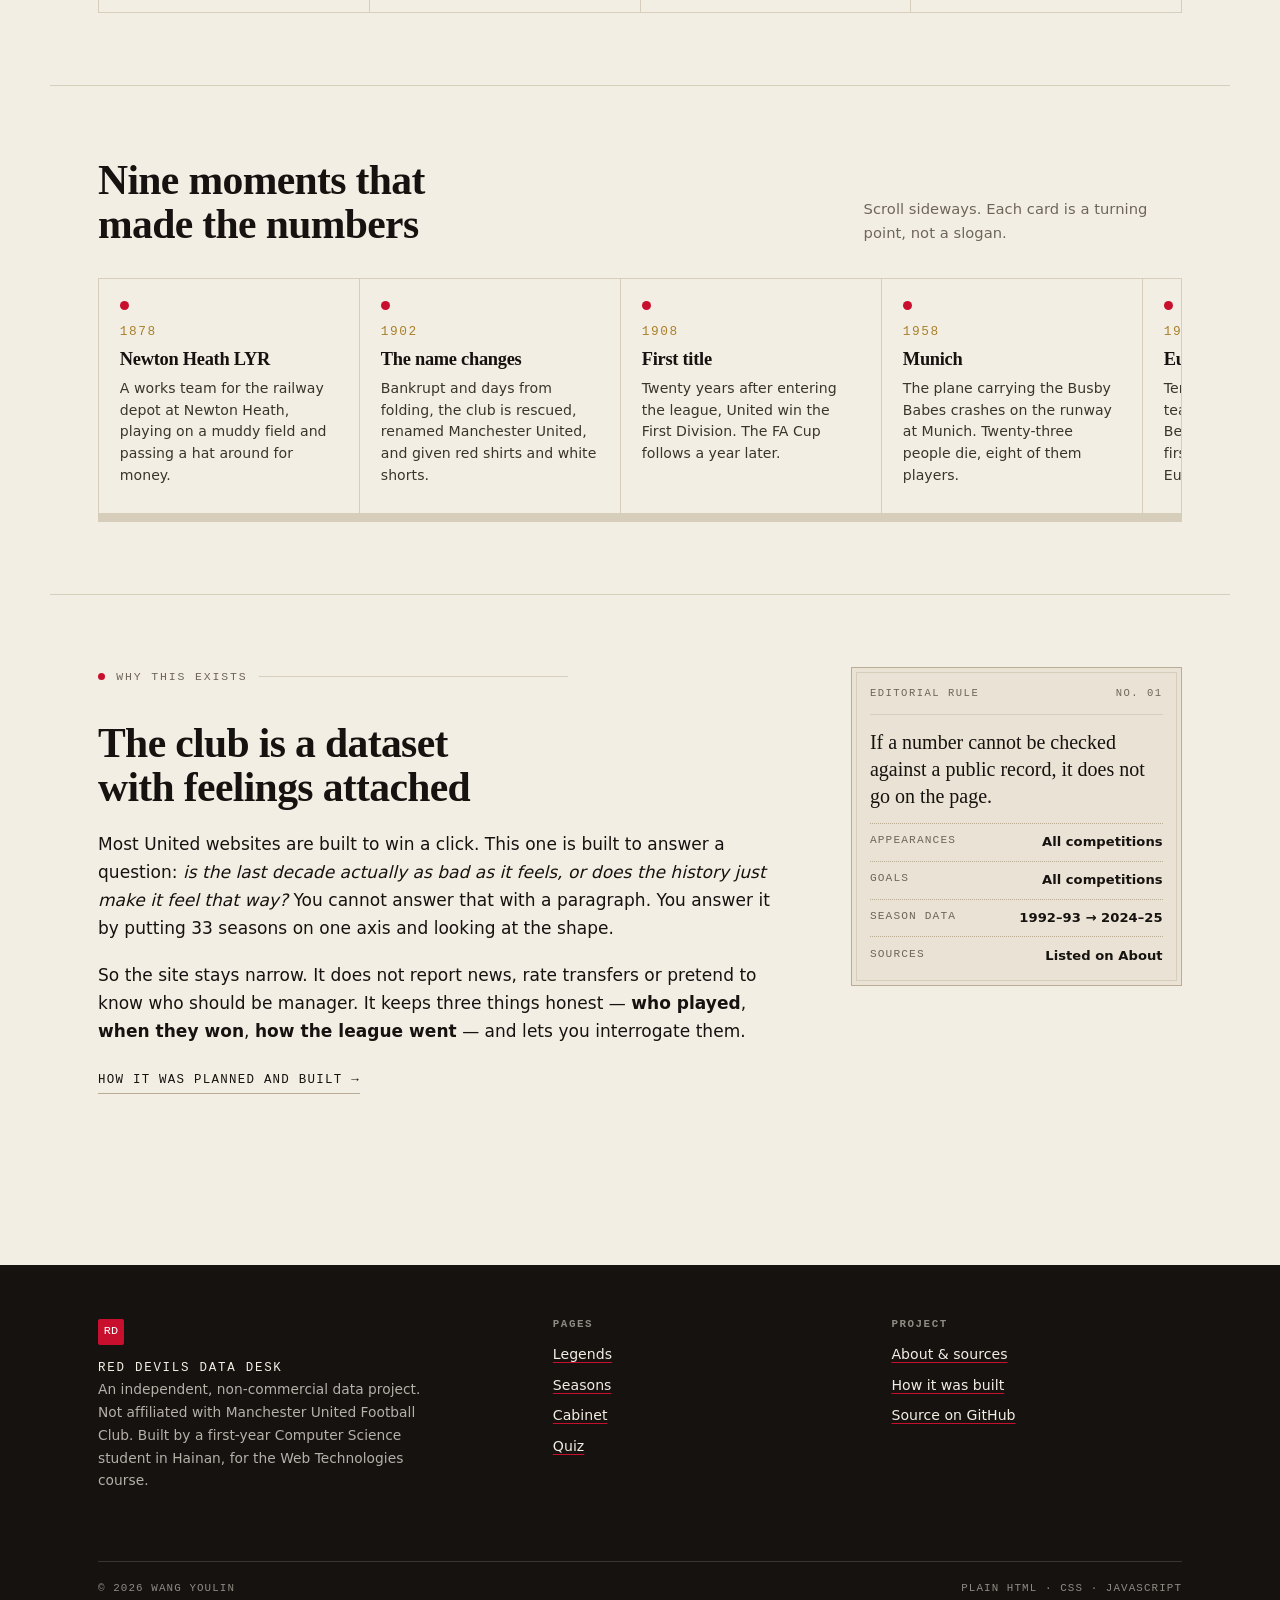
==== commit d8c9910c: "Tighten three claims that were slightly too strong The 1999 Treble spanned ten days, not eleven; the" ====
--- a/index.html
+++ b/index.html
@@ -128,7 +128,7 @@
   <!-- Three ways in ----------------------------------------------------- -->
   <section class="wrap section">
     <div class="section-head">
-      <h2>Three ways in</h2>
+      <h2>Four ways in</h2>
       <p class="section-note">Every number on this site is clickable, filterable or sortable. Start wherever your argument is.</p>
     </div>
 
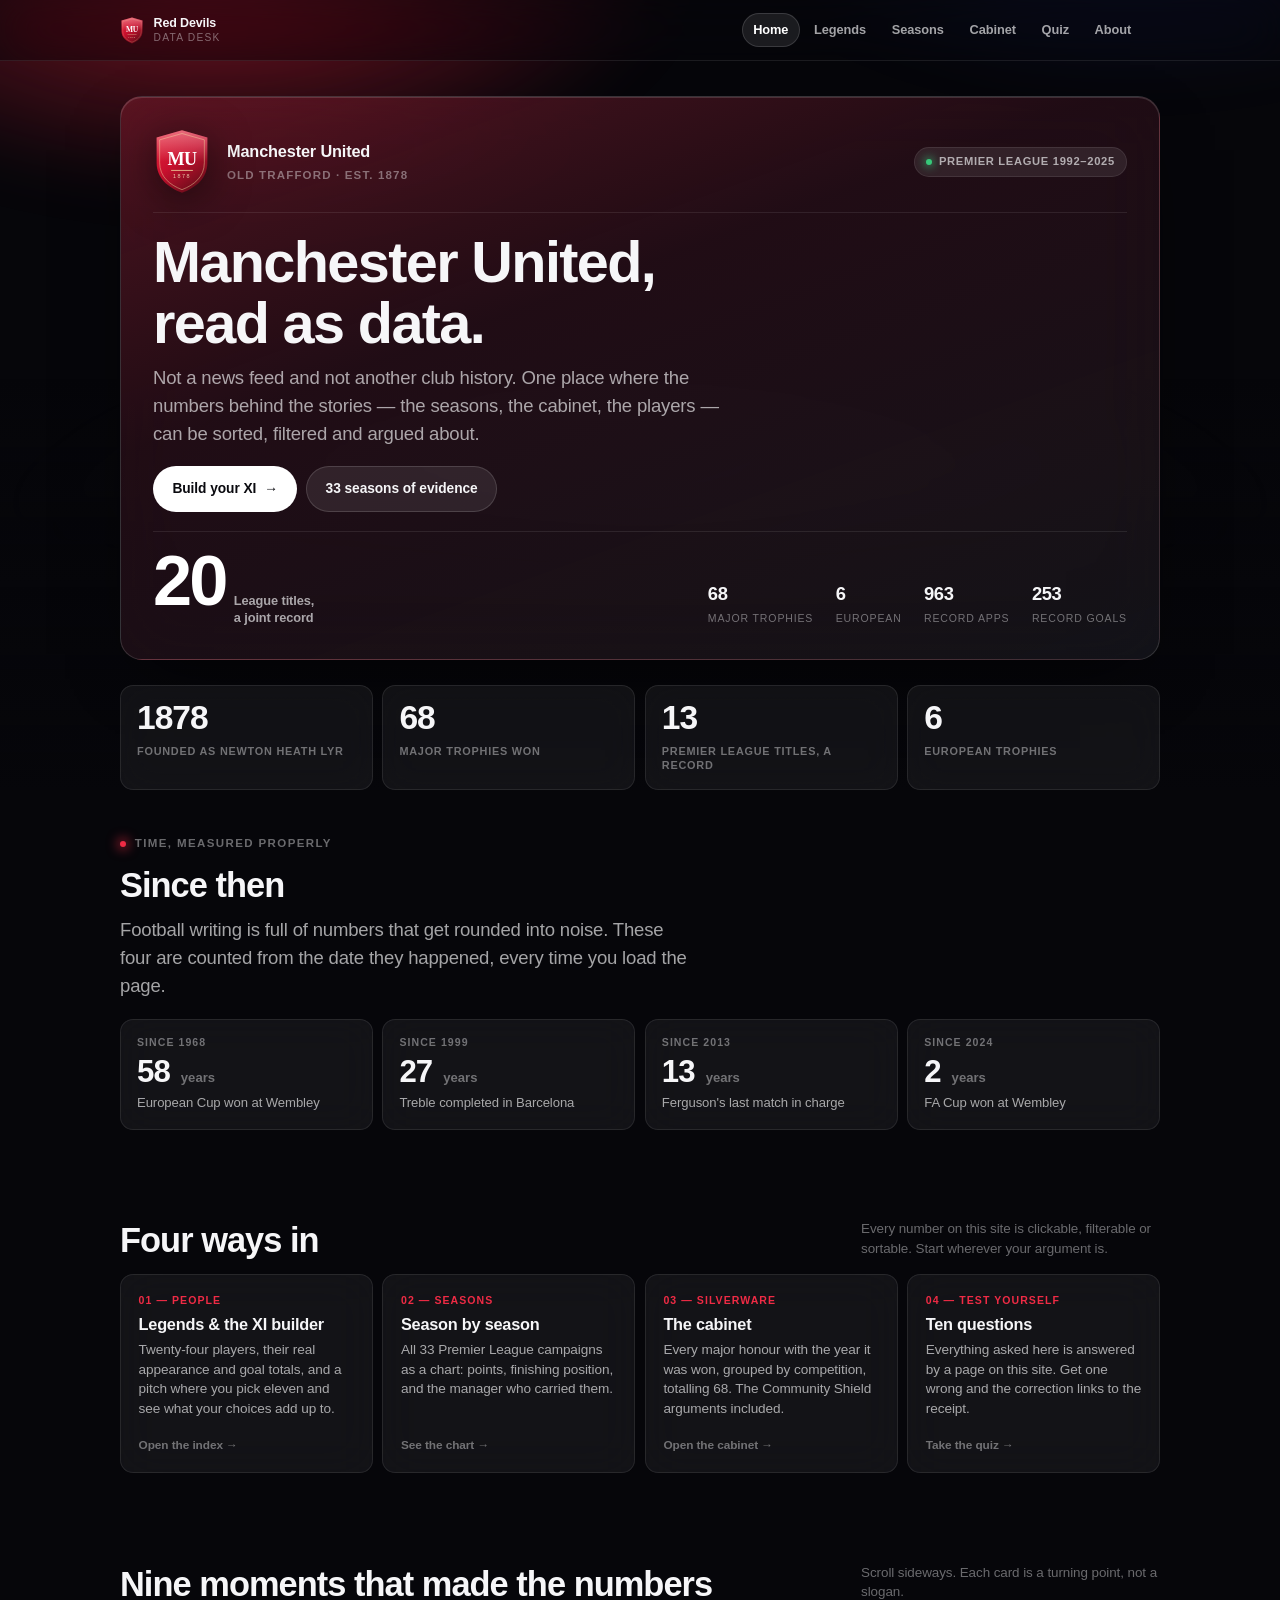
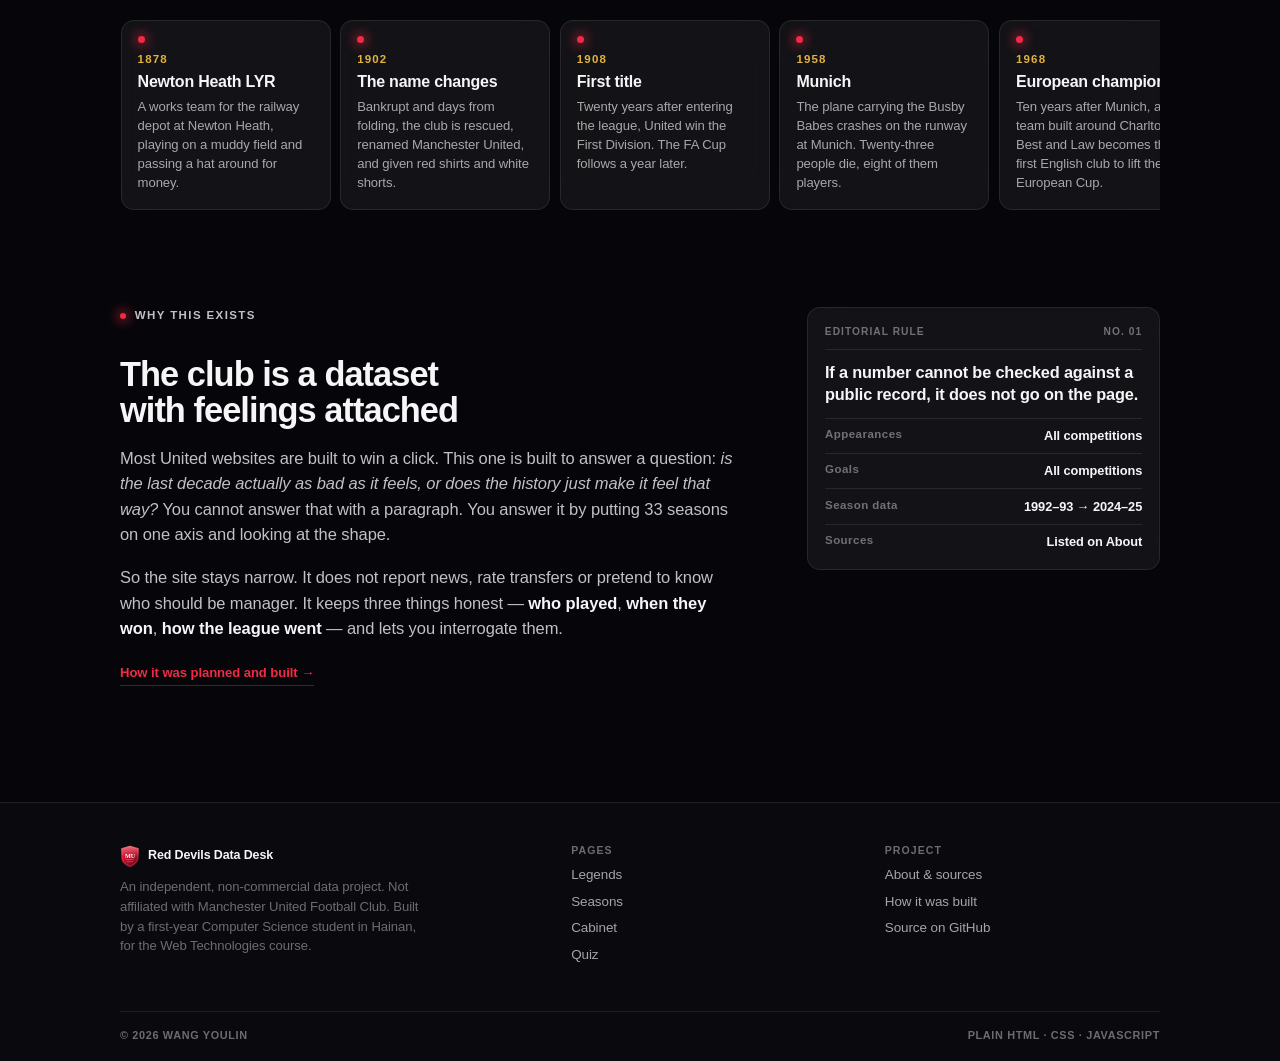
==== commit b0df981d: "Restyle to the grammar of the Apple Sports match card The cream programme look is gone. Every page n" ====
--- a/index.html
+++ b/index.html
@@ -1,12 +1,12 @@
 <!DOCTYPE html>
-<html lang="en" data-theme="light">
+<html lang="en" data-theme="dark">
 <head>
 <meta charset="UTF-8">
 <meta name="viewport" content="width=device-width, initial-scale=1">
 <title>Red Devils Data Desk — Manchester United in numbers</title>
 <meta name="description" content="A quiet data desk for Manchester United: every Premier League season, the trophy cabinet, and an XI you build yourself. Plain HTML, CSS and JavaScript.">
 <meta name="author" content="WANG Youlin">
-<meta name="theme-color" content="#f3eee4">
+<meta name="theme-color" content="#06060a">
 <link rel="canonical" href="https://qianniu2007.github.io/red-devils-desk/">
 
 <meta property="og:type" content="website">
@@ -24,14 +24,8 @@
 <link rel="stylesheet" href="assets/css/site.css">
 
 <script>
-  /* Applied before the first paint so the page never flashes the wrong theme. */
-  (function () {
-    try {
-      var saved = localStorage.getItem('rdd-theme');
-      var mode = saved || (window.matchMedia('(prefers-color-scheme: dark)').matches ? 'dark' : 'light');
-      document.documentElement.setAttribute('data-theme', mode);
-    } catch (e) { /* localStorage blocked: stay light */ }
-  })();
+  /* Only used to scope the reveal styling: no theme switching any more. */
+  document.documentElement.classList.add('js');
 </script>
 </head>
 <body>
@@ -40,7 +34,7 @@
 <header class="masthead">
   <div class="wrap masthead__bar">
     <a class="brand" href="index.html">
-      <span class="brand__mark" aria-hidden="true">RD</span>
+      <img src="assets/img/crest.svg" alt="" width="24" height="27">
       <span class="brand__name"><b>Red Devils</b><span>Data Desk</span></span>
     </a>
 
@@ -54,10 +48,6 @@
     </nav>
 
     <div class="tools">
-      <button class="icon-btn" type="button" data-theme-toggle aria-pressed="false" aria-label="Switch to dark theme">
-        <svg class="icon-sun" viewBox="0 0 24 24" fill="none" stroke="currentColor" stroke-width="1.7" aria-hidden="true"><circle cx="12" cy="12" r="4"/><path d="M12 2v2m0 16v2M4.9 4.9l1.4 1.4m11.4 11.4 1.4 1.4M2 12h2m16 0h2M4.9 19.1l1.4-1.4M17.7 6.3l1.4-1.4"/></svg>
-        <svg class="icon-moon" viewBox="0 0 24 24" fill="none" stroke="currentColor" stroke-width="1.7" aria-hidden="true"><path d="M21 12.8A9 9 0 1 1 11.2 3 7 7 0 0 0 21 12.8z"/></svg>
-      </button>
       <button class="icon-btn menu-btn" type="button" data-menu-toggle aria-expanded="false" aria-controls="primary-nav" aria-label="Open menu">
         <svg viewBox="0 0 24 24" fill="none" stroke="currentColor" stroke-width="1.8" aria-hidden="true"><path d="M3 6h18M3 12h18M3 18h18"/></svg>
       </button>
@@ -68,30 +58,36 @@
 <main id="main">
   <!-- Hero ------------------------------------------------------------- -->
   <section class="wrap hero">
-    <div class="hero__grid">
-      <div>
-        <p class="kicker"><span class="dot" aria-hidden="true"></span>Old Trafford · since 1910</p>
-        <h1>
-          Manchester United,<br>read as data.
-          <span class="thin">Not a news feed and not another club history. One place where the numbers behind the stories — the seasons, the cabinet, the players — can be sorted, filtered and argued about.</span>
-        </h1>
-        <div class="hero__actions">
-          <a class="btn" href="legends.html">Build your XI <span class="arrow" aria-hidden="true">→</span></a>
-          <a class="btn btn--ghost" href="seasons.html">33 seasons of evidence</a>
+    <div class="hero-card">
+      <div class="hero-card__top">
+        <img class="crest" src="assets/img/crest.svg" alt="" width="58" height="65">
+        <div class="hero-card__club">
+          <b>Manchester United</b>
+          <span>Old Trafford · est. 1878</span>
         </div>
-      </div>
-
-      <aside class="programme" aria-label="Club summary">
-        <div class="programme__top"><span>Est. 1878</span><span>MUFC</span></div>
-        <span class="programme__num">20</span>
-        <p class="programme__label">League titles — a joint record</p>
-        <dl class="programme__rows">
-          <div class="programme__row"><dt>European trophies</dt><dd>6</dd></div>
-          <div class="programme__row"><dt>Major trophies</dt><dd>68</dd></div>
-          <div class="programme__row"><dt>Record appearances</dt><dd>963</dd></div>
-          <div class="programme__row"><dt>Record goals</dt><dd>253</dd></div>
-        </dl>
-      </aside>
+        <span class="pill-live">Premier League 1992–2025</span>
+      </div>
+
+      <h1>Manchester United,<br>read as data.</h1>
+      <p class="lead">Not a news feed and not another club history. One place where the numbers behind the stories — the seasons, the cabinet, the players — can be sorted, filtered and argued about.</p>
+
+      <div class="hero__actions">
+        <a class="btn" href="legends.html">Build your XI <span class="arrow" aria-hidden="true">→</span></a>
+        <a class="btn btn--ghost" href="seasons.html">33 seasons of evidence</a>
+      </div>
+
+      <div class="hero-figure">
+        <div class="hero-figure__main">
+          <span class="hero-figure__num">20</span>
+          <span class="hero-figure__label">League titles,<br>a joint record</span>
+        </div>
+        <ul class="hero-figure__rows">
+          <li><b>68</b><span>Major trophies</span></li>
+          <li><b>6</b><span>European</span></li>
+          <li><b>963</b><span>Record apps</span></li>
+          <li><b>253</b><span>Record goals</span></li>
+        </ul>
+      </div>
     </div>
   </section>
 
@@ -181,7 +177,7 @@
       </div>
       <div class="programme" aria-label="Reading note">
         <div class="programme__top"><span>Editorial rule</span><span>No. 01</span></div>
-        <p class="programme__label" style="color:var(--ink);text-transform:none;letter-spacing:0;font-family:var(--font-display);font-size:1.25rem;line-height:1.35;margin-bottom:.8rem;">If a number cannot be checked against a public record, it does not go on the page.</p>
+        <p class="programme__label">If a number cannot be checked against a public record, it does not go on the page.</p>
         <dl class="programme__rows">
           <div class="programme__row"><dt>Appearances</dt><dd>All competitions</dd></div>
           <div class="programme__row"><dt>Goals</dt><dd>All competitions</dd></div>
@@ -197,7 +193,7 @@
   <div class="wrap">
     <div class="footer__grid">
       <div>
-        <div class="footer__brand"><span class="brand__mark" aria-hidden="true">RD</span>Red Devils Data Desk</div>
+        <div class="footer__brand"><img src="assets/img/crest.svg" alt="" width="20" height="23">Red Devils Data Desk</div>
         <p>An independent, non-commercial data project. Not affiliated with Manchester United Football Club. Built by a first-year Computer Science student in Hainan, for the Web Technologies course.</p>
       </div>
       <div>
--- a/assets/css/site.css
+++ b/assets/css/site.css
@@ -1,44 +1,46 @@
 /* =========================================================================
-   RED DEVILS DATA DESK — one stylesheet, no framework.
-   Order: tokens > base > layout > components > pages > utilities.
+   RED DEVILS DATA DESK — dark, glass, one club colour.
+   Reference: the Apple Sports match card — a colour-washed panel, a crest,
+   big tabular numbers, standings-style tables, nothing else competing.
+   Order: tokens → base → layout → masthead → hero → components → pages.
    ========================================================================= */
 
 /* ---------- 1. Tokens -------------------------------------------------- */
 :root {
-  --paper: #f3eee4;
-  --paper-2: #eae3d5;
-  --paper-3: #e1d8c6;
-  --ink: #15120f;
-  --ink-soft: #3a342c;
-  --clay: #6e6659;
-  --red: #c8102e;
-  --red-deep: #920b21;
-  --gold: #a8802b;
-  --line: #d6cdbb;
-  --line-strong: #b9ad96;
-
-  --font-display: "Iowan Old Style", "Palatino Linotype", "Book Antiqua", Palatino, Georgia, "Times New Roman", serif;
-  --font-body: "Segoe UI", system-ui, -apple-system, "Helvetica Neue", Arial, "PingFang SC", "Microsoft YaHei", sans-serif;
-  --font-mono: "Cascadia Mono", Consolas, "SF Mono", Menlo, "Courier New", monospace;
-
-  --gut: clamp(1.15rem, 4vw, 3rem);
-  --maxw: 1180px;
-  --radius: 2px;
-  --ease: cubic-bezier(.2, .8, .2, 1);
-}
-
-[data-theme="dark"] {
-  --paper: #14110d;
-  --paper-2: #1c1813;
-  --paper-3: #241f19;
-  --ink: #f2ece0;
-  --ink-soft: #d8d0c1;
-  --clay: #a49a89;
-  --red: #e04a5f;
-  --red-deep: #ff7286;
-  --gold: #d0a548;
-  --line: #332c24;
-  --line-strong: #4a4136;
+  color-scheme: dark;
+
+  --bg: #06060a;
+  --bg-raised: #0d0d13;
+
+  --glass: rgba(255, 255, 255, .055);
+  --glass-2: rgba(255, 255, 255, .085);
+  --glass-3: rgba(255, 255, 255, .12);
+
+  --line: rgba(255, 255, 255, .085);
+  --line-2: rgba(255, 255, 255, .14);
+
+  --text: #f6f6f8;
+  --text-2: rgba(246, 246, 248, .66);
+  --text-3: rgba(246, 246, 248, .42);
+
+  --red: #ef2b45;
+  --red-deep: #a3101f;
+  --red-soft: rgba(239, 43, 69, .18);
+  --gold: #e3b23c;
+  --green: #37c97a;
+  --blue: #5b8cff;
+
+  --radius: 22px;
+  --radius-sm: 13px;
+  --radius-xs: 9px;
+
+  --font: -apple-system, BlinkMacSystemFont, "SF Pro Display", "Segoe UI Variable Display",
+          "Segoe UI", "Helvetica Neue", "PingFang SC", "Microsoft YaHei", sans-serif;
+  --font-num: "SF Pro Display", -apple-system, "Segoe UI Variable Display", "Segoe UI", sans-serif;
+
+  --gut: clamp(1rem, 4vw, 2.5rem);
+  --maxw: 1120px;
+  --ease: cubic-bezier(.22, .9, .24, 1);
 }
 
 /* ---------- 2. Base ---------------------------------------------------- */
@@ -46,67 +48,82 @@
 *::before,
 *::after { box-sizing: border-box; }
 
-html {
-  -webkit-text-size-adjust: 100%;
-  scroll-behavior: smooth;
-}
+html { -webkit-text-size-adjust: 100%; scroll-behavior: smooth; }
 
 body {
   margin: 0;
-  background: var(--paper);
-  color: var(--ink);
-  font-family: var(--font-body);
-  font-size: 1.0625rem;
-  line-height: 1.65;
-  letter-spacing: .002em;
+  min-height: 100vh;
+  background: var(--bg);
+  color: var(--text);
+  font-family: var(--font);
+  font-size: 16.5px;
+  line-height: 1.55;
   -webkit-font-smoothing: antialiased;
-}
-
-/* A faint paper grain so the light theme does not look like a flat template. */
+  letter-spacing: -.005em;
+  overflow-x: hidden;
+}
+
+/* The colour wash behind everything: club red from the top-left, a cooler
+   counter-light from the top-right, both heavily blurred. This is the layer the
+   glass panels are made of. */
 body::before {
   content: "";
   position: fixed;
+  inset: -20% -10% auto -10%;
+  height: 78vh;
+  z-index: 0;
+  pointer-events: none;
+  background:
+    radial-gradient(46% 52% at 22% 18%, rgba(239, 43, 69, .52), transparent 68%),
+    radial-gradient(40% 46% at 82% 6%, rgba(64, 96, 255, .24), transparent 70%),
+    radial-gradient(60% 40% at 50% 100%, rgba(255, 255, 255, .05), transparent 72%);
+  filter: blur(28px) saturate(1.15);
+}
+
+body::after {
+  content: "";
+  position: fixed;
   inset: 0;
+  z-index: 0;
   pointer-events: none;
-  z-index: 0;
-  opacity: .5;
-  background-image: radial-gradient(var(--line) .55px, transparent .55px);
-  background-size: 4px 4px;
-}
-
-[data-theme="dark"] body::before { opacity: .25; }
+  background: linear-gradient(180deg, transparent 0, transparent 42vh, var(--bg) 88vh);
+}
 
 h1, h2, h3, h4 {
-  font-family: var(--font-display);
-  font-weight: 600;
+  margin: 0 0 .5em;
+  font-weight: 700;
   line-height: 1.06;
-  letter-spacing: -.015em;
-  margin: 0 0 .5em;
+  letter-spacing: -.028em;
   text-wrap: balance;
 }
 
-h1 { font-size: clamp(2.5rem, 6.5vw, 4.6rem); }
-h2 { font-size: clamp(1.75rem, 3.4vw, 2.6rem); }
-h3 { font-size: clamp(1.2rem, 1.9vw, 1.45rem); }
-
-p { margin: 0 0 1.1em; max-width: 68ch; }
-p.lead { font-size: clamp(1.1rem, 1.7vw, 1.3rem); line-height: 1.55; color: var(--ink-soft); max-width: 60ch; }
-
-a { color: inherit; text-decoration-color: var(--red); text-underline-offset: .18em; text-decoration-thickness: 1px; }
-a:hover { color: var(--red); }
+h1 { font-size: clamp(2.1rem, 5.4vw, 3.6rem); }
+h2 { font-size: clamp(1.5rem, 3vw, 2.15rem); }
+h3 { font-size: clamp(1.05rem, 1.7vw, 1.28rem); letter-spacing: -.015em; }
+
+p { margin: 0 0 1.05em; max-width: 68ch; }
+
+p.lead {
+  font-size: clamp(1.02rem, 1.5vw, 1.16rem);
+  line-height: 1.5;
+  color: var(--text-2);
+  letter-spacing: -.01em;
+  max-width: 56ch;
+}
+
+a { color: inherit; text-decoration-color: var(--red); text-underline-offset: .2em; }
+a:hover { color: #fff; }
 
 img, svg { max-width: 100%; }
-img { height: auto; display: block; }
+img { display: block; height: auto; }
 
 strong { font-weight: 650; }
-em { font-style: italic; }
-
 ::selection { background: var(--red); color: #fff; }
 
 :focus-visible {
-  outline: 2px solid var(--red);
+  outline: 2px solid #fff;
   outline-offset: 3px;
-  border-radius: 1px;
+  border-radius: 6px;
 }
 
 /* ---------- 3. Layout -------------------------------------------------- */
@@ -121,36 +138,27 @@
 
 main { display: block; }
 
-.section { padding-block: clamp(2.5rem, 6vw, 4.5rem); }
-.section + .section { border-top: 1px solid var(--line); }
-.hero + .section { padding-top: clamp(1.2rem, 2.5vw, 2rem); }
-
-.rule { height: 1px; background: var(--line); border: 0; margin: 0; }
-.rule--strong { height: 3px; background: var(--ink); }
+.section { padding-block: clamp(1.6rem, 4vw, 2.8rem); }
+.hero + .section { padding-top: clamp(.4rem, 1.4vw, 1rem); }
 
 .kicker {
-  font-family: var(--font-mono);
+  display: flex;
+  align-items: center;
+  gap: .55rem;
+  margin: 0 0 .9rem;
   font-size: .72rem;
-  text-transform: uppercase;
-  letter-spacing: .16em;
-  color: var(--clay);
-  display: flex;
-  align-items: center;
-  gap: .7rem;
-  margin: 0 0 1rem;
-}
-.kicker::after {
-  content: "";
-  flex: 1;
-  height: 1px;
-  background: var(--line);
+  font-weight: 600;
+  letter-spacing: .12em;
+  text-transform: uppercase;
+  color: var(--text-3);
 }
 .kicker .dot {
-  width: 7px;
-  height: 7px;
+  width: 6px;
+  height: 6px;
+  border-radius: 50%;
   background: var(--red);
-  border-radius: 50%;
   flex: none;
+  box-shadow: 0 0 12px 2px rgba(239, 43, 69, .8);
 }
 
 .section-head {
@@ -158,35 +166,32 @@
   flex-wrap: wrap;
   align-items: end;
   justify-content: space-between;
-  gap: 1rem 2rem;
-  margin-bottom: 2rem;
-}
-.section-head h2 { margin: 0; max-width: 22ch; }
-.section-head .section-note {
-  font-size: .92rem;
-  color: var(--clay);
-  max-width: 34ch;
+  gap: .6rem 1.6rem;
+  margin-bottom: 1rem;
+}
+.section-head h2 { margin: 0; }
+.section-note {
+  font-size: .84rem;
+  color: var(--text-3);
+  max-width: 40ch;
   margin: 0;
-}
-
-/* ---------- 4. Masthead ------------------------------------------------ */
+  line-height: 1.45;
+}
+
+/* ---------- 4. Masthead ----------------------------------------------- */
 .masthead {
   position: sticky;
   top: 0;
   z-index: 50;
-  background: color-mix(in srgb, var(--paper) 88%, transparent);
-  backdrop-filter: blur(10px) saturate(1.4);
+  background: rgba(6, 6, 10, .55);
+  backdrop-filter: blur(24px) saturate(1.6);
   border-bottom: 1px solid var(--line);
 }
-@supports not (background: color-mix(in srgb, red 50%, blue)) {
-  .masthead { background: var(--paper); }
-}
-
 .masthead__bar {
   display: flex;
   align-items: center;
-  gap: clamp(.75rem, 2vw, 2rem);
-  height: 66px;
+  gap: .8rem;
+  height: 60px;
 }
 
 .brand {
@@ -196,859 +201,1255 @@
   text-decoration: none;
   flex: none;
 }
-.brand:hover { color: var(--ink); }
-.brand__mark {
-  width: 26px;
-  height: 26px;
-  background: var(--red);
+.brand img { width: 24px; height: 27px; }
+.brand__name {
+  font-size: .78rem;
+  font-weight: 650;
+  letter-spacing: -.01em;
+  line-height: 1.1;
+  color: var(--text);
+}
+.brand__name span {
+  display: block;
+  font-size: .64rem;
+  font-weight: 500;
+  letter-spacing: .12em;
+  text-transform: uppercase;
+  color: var(--text-3);
+  margin-top: .1rem;
+}
+
+.nav {
+  display: flex;
+  align-items: center;
+  gap: .2rem;
+  margin-left: auto;
+}
+.nav a {
+  font-size: .8rem;
+  font-weight: 550;
+  letter-spacing: -.005em;
+  color: var(--text-2);
+  text-decoration: none;
+  padding: .45rem .7rem;
+  border-radius: 999px;
+  transition: background .18s var(--ease), color .18s var(--ease);
+}
+.nav a:hover { color: #fff; background: var(--glass); }
+.nav a[aria-current="page"] { color: #fff; background: var(--glass-2); box-shadow: inset 0 0 0 1px var(--line-2); }
+
+.tools { display: flex; align-items: center; gap: .4rem; margin-left: .3rem; }
+
+.icon-btn {
+  width: 34px;
+  height: 34px;
   display: grid;
   place-items: center;
-  color: #fff;
-  font-family: var(--font-mono);
-  font-size: .74rem;
-  letter-spacing: .02em;
-  border-radius: var(--radius);
-  flex: none;
-}
-.brand__name {
-  font-family: var(--font-mono);
-  font-size: .76rem;
-  text-transform: uppercase;
-  letter-spacing: .13em;
-  line-height: 1.25;
-}
-.brand__name b { display: block; font-weight: 600; }
-.brand__name span { color: var(--clay); letter-spacing: .1em; font-size: .68rem; }
-
-.nav {
-  display: flex;
-  align-items: center;
-  gap: clamp(.35rem, 1.4vw, 1.1rem);
-  margin-left: auto;
-}
-.nav a {
-  font-family: var(--font-mono);
-  font-size: .74rem;
-  text-transform: uppercase;
-  letter-spacing: .11em;
-  text-decoration: none;
-  color: var(--ink-soft);
-  padding: .45rem .15rem;
-  border-bottom: 2px solid transparent;
-}
-.nav a:hover { color: var(--ink); border-bottom-color: var(--line-strong); }
-.nav a[aria-current="page"] { color: var(--red); border-bottom-color: var(--red); }
-
-.tools { display: flex; align-items: center; gap: .5rem; margin-left: .4rem; }
-
-.icon-btn {
-  width: 36px;
-  height: 36px;
-  display: grid;
-  place-items: center;
-  background: transparent;
-  border: 1px solid var(--line);
-  border-radius: var(--radius);
-  color: var(--ink-soft);
+  padding: 0;
+  border-radius: 999px;
+  border: 1px solid var(--line);
+  background: var(--glass);
+  color: var(--text-2);
   cursor: pointer;
-  padding: 0;
-  transition: border-color .2s var(--ease), color .2s var(--ease), background .2s var(--ease);
-}
-.icon-btn:hover { border-color: var(--ink); color: var(--ink); background: var(--paper-2); }
-.icon-btn svg { width: 17px; height: 17px; }
-[data-theme="dark"] .icon-sun { display: none; }
-.icon-moon { display: none; }
-[data-theme="dark"] .icon-moon { display: block; }
+  transition: background .18s var(--ease), color .18s var(--ease);
+}
+.icon-btn:hover { background: var(--glass-2); color: #fff; }
+.icon-btn svg { width: 16px; height: 16px; }
 
 .menu-btn { display: none; }
 
-/* ---------- 5. Buttons & links ---------------------------------------- */
+/* ---------- 5. Buttons ------------------------------------------------- */
 .btn {
   display: inline-flex;
   align-items: center;
-  gap: .55rem;
-  font-family: var(--font-mono);
-  font-size: .78rem;
-  text-transform: uppercase;
-  letter-spacing: .1em;
-  padding: .85rem 1.25rem;
-  border: 1px solid var(--ink);
-  background: var(--ink);
-  color: var(--paper);
+  gap: .5rem;
+  font-family: var(--font);
+  font-size: .86rem;
+  font-weight: 600;
+  letter-spacing: -.005em;
+  padding: .7rem 1.15rem;
+  border-radius: 999px;
+  border: 1px solid transparent;
+  background: #fff;
+  color: #0a0a0f;
   text-decoration: none;
-  border-radius: var(--radius);
   cursor: pointer;
-  transition: background .2s var(--ease), color .2s var(--ease), transform .2s var(--ease);
-}
-.btn:hover { background: var(--red); border-color: var(--red); color: #fff; transform: translateY(-1px); }
-.btn--ghost { background: transparent; color: var(--ink); border-color: var(--line-strong); }
-.btn--ghost:hover { background: transparent; color: var(--red); border-color: var(--red); }
-.btn[disabled] { opacity: .45; cursor: not-allowed; }
-.btn[disabled]:hover { background: var(--ink); border-color: var(--ink); color: var(--paper); transform: none; }
-.btn .arrow { transition: transform .2s var(--ease); }
-.btn:hover .arrow { transform: translateX(3px); }
+  transition: transform .18s var(--ease), background .18s var(--ease), opacity .18s var(--ease);
+}
+.btn:hover { background: #fff; color: #0a0a0f; transform: translateY(-1px); }
+.btn:active { transform: none; }
+
+.btn--ghost {
+  background: var(--glass-2);
+  color: var(--text);
+  border-color: var(--line-2);
+}
+.btn--ghost:hover { background: var(--glass-3); color: #fff; }
+
+.btn--accent { background: var(--red); color: #fff; }
+.btn--accent:hover { background: #ff3b55; color: #fff; }
+
+.btn[disabled] { opacity: .38; cursor: not-allowed; transform: none; }
+.btn[disabled]:hover { background: #fff; color: #0a0a0f; }
+
+.btn .arrow { transition: transform .18s var(--ease); }
+.btn:hover .arrow { transform: translateX(2px); }
 
 .arrow-link {
   display: inline-flex;
   align-items: center;
+  gap: .35rem;
+  font-size: .82rem;
+  font-weight: 600;
+  text-decoration: none;
+  color: var(--red);
+  border-bottom: 1px solid rgba(239, 43, 69, .4);
+  padding-bottom: 1px;
+}
+.arrow-link:hover { color: #ff5468; }
+
+/* ---------- 6. Hero card ---------------------------------------------- */
+.hero { padding-block: clamp(1.2rem, 3vw, 2.2rem) clamp(1rem, 2.4vw, 1.6rem); }
+
+.hero-card {
+  position: relative;
+  overflow: hidden;
+  border: 1px solid var(--line-2);
+  border-radius: var(--radius);
+  padding: clamp(1.15rem, 2.6vw, 2rem);
+  background: linear-gradient(160deg, rgba(239, 43, 69, .30) 0%, rgba(239, 43, 69, .10) 38%, rgba(255, 255, 255, .04) 100%),
+              rgba(12, 12, 18, .62);
+  backdrop-filter: blur(34px) saturate(1.5);
+  box-shadow: 0 24px 70px -30px rgba(0, 0, 0, .9), inset 0 1px 0 rgba(255, 255, 255, .14);
+}
+
+.hero-card__top {
+  display: flex;
+  align-items: center;
+  gap: 1rem;
+  padding-bottom: 1.1rem;
+  margin-bottom: 1.2rem;
+  border-bottom: 1px solid var(--line);
+}
+
+.crest {
+  width: clamp(44px, 6vw, 58px);
+  height: auto;
+  flex: none;
+  filter: drop-shadow(0 8px 20px rgba(0, 0, 0, .55));
+}
+
+.hero-card__club { margin: 0; }
+.hero-card__club b {
+  display: block;
+  font-size: 1.02rem;
+  font-weight: 650;
+  letter-spacing: -.01em;
+}
+.hero-card__club span {
+  display: block;
+  font-size: .72rem;
+  font-weight: 550;
+  letter-spacing: .1em;
+  text-transform: uppercase;
+  color: var(--text-3);
+  margin-top: .2rem;
+}
+
+.pill-live {
+  margin-left: auto;
+  display: inline-flex;
+  align-items: center;
   gap: .4rem;
-  font-family: var(--font-mono);
-  font-size: .78rem;
-  text-transform: uppercase;
-  letter-spacing: .1em;
-  text-decoration: none;
-  border-bottom: 1px solid var(--line-strong);
-  padding-bottom: 2px;
-}
-.arrow-link:hover { border-bottom-color: var(--red); }
-
-/* ---------- 6. Hero --------------------------------------------------- */
-.hero { padding-block: clamp(2.5rem, 7vw, 5rem) clamp(1.2rem, 3vw, 2.2rem); position: relative; }
-
+  font-size: .7rem;
+  font-weight: 600;
+  letter-spacing: .06em;
+  text-transform: uppercase;
+  color: var(--text-2);
+  background: var(--glass-2);
+  border: 1px solid var(--line);
+  border-radius: 999px;
+  padding: .32rem .7rem;
+  white-space: nowrap;
+}
+.pill-live::before {
+  content: "";
+  width: 6px;
+  height: 6px;
+  border-radius: 50%;
+  background: var(--green);
+  box-shadow: 0 0 10px 1px rgba(55, 201, 122, .9);
+}
+
+.hero-card h1 { margin-bottom: .6rem; }
+.hero-card .lead { margin-bottom: 1.15rem; }
+.hero-card .hero__actions { margin-top: .2rem; }
+
+.hero__actions { display: flex; flex-wrap: wrap; gap: .55rem; }
+
+/* Two-column editorial split: argument on the left, a note card on the right. */
 .hero__grid {
   display: grid;
-  gap: clamp(2rem, 5vw, 4rem);
-  grid-template-columns: minmax(0, 1.35fr) minmax(0, .65fr);
+  grid-template-columns: minmax(0, 1.3fr) minmax(0, .7fr);
+  gap: clamp(1rem, 3vw, 2rem);
   align-items: start;
 }
 
-.hero h1 { margin-bottom: 1rem; }
-.hero h1 .thin {
-  display: block;
-  font-family: var(--font-body);
-  font-size: clamp(.85rem, 1.4vw, 1rem);
-  font-weight: 500;
-  letter-spacing: .02em;
-  color: var(--clay);
-  text-transform: none;
-  margin-top: 1rem;
-  line-height: 1.5;
-}
-
-.hero__actions { display: flex; flex-wrap: wrap; gap: .7rem; margin-top: 1.8rem; }
-
-/* The "programme card": the site's signature block. */
+/* Small card used for asides: a rule, or a two-era comparison table. */
 .programme {
-  border: 1px solid var(--line-strong);
-  background: var(--paper-2);
-  padding: 1.1rem 1.15rem 1.2rem;
-  position: relative;
-}
-.programme::before {
-  content: "";
-  position: absolute;
-  inset: 4px;
-  border: 1px solid var(--line);
-  pointer-events: none;
+  padding: 1rem 1.05rem 1.1rem;
+  border: 1px solid var(--line);
+  border-radius: var(--radius-sm);
+  background: var(--glass);
+  backdrop-filter: blur(18px);
 }
 .programme__top {
-  display: flex;
-  justify-content: space-between;
-  align-items: baseline;
-  font-family: var(--font-mono);
-  font-size: .66rem;
-  text-transform: uppercase;
-  letter-spacing: .14em;
-  color: var(--clay);
-  border-bottom: 1px solid var(--line);
-  padding-bottom: .7rem;
-  margin-bottom: .9rem;
-}
-.programme__num {
-  font-family: var(--font-display);
-  font-size: clamp(3.6rem, 7vw, 5rem);
-  line-height: .9;
-  color: var(--red);
-  display: block;
-  font-variant-numeric: lining-nums;
-  letter-spacing: -.03em;
-}
-.programme__label {
-  font-family: var(--font-mono);
-  font-size: .72rem;
-  text-transform: uppercase;
-  letter-spacing: .13em;
-  color: var(--ink-soft);
-  margin: .25rem 0 1rem;
-}
-.programme__rows { display: grid; gap: .5rem; margin: 0; }
-.programme__row {
   display: flex;
   justify-content: space-between;
   gap: 1rem;
-  font-size: .82rem;
-  border-top: 1px dotted var(--line-strong);
+  margin-bottom: .7rem;
+  padding-bottom: .55rem;
+  border-bottom: 1px solid var(--line);
+  font-size: .64rem;
+  font-weight: 650;
+  letter-spacing: .1em;
+  text-transform: uppercase;
+  color: var(--text-3);
+}
+.programme__label {
+  margin: 0 0 .8rem;
+  font-size: 1.02rem;
+  font-weight: 600;
+  line-height: 1.35;
+  letter-spacing: -.01em;
+  color: var(--text);
+}
+.programme__rows { display: grid; gap: .45rem; margin: 0; }
+.programme__row {
+  display: flex;
+  justify-content: space-between;
+  gap: 1rem;
   padding-top: .45rem;
-}
-.programme__row dt { color: var(--clay); font-family: var(--font-mono); font-size: .7rem; text-transform: uppercase; letter-spacing: .1em; }
-.programme__row dd { margin: 0; font-variant-numeric: tabular-nums; font-weight: 600; }
-
-/* ---------- 7. Stat strip --------------------------------------------- */
+  border-top: 1px solid var(--line);
+  font-size: .8rem;
+}
+.programme__row dt {
+  margin: 0;
+  color: var(--text-3);
+  font-size: .72rem;
+  font-weight: 550;
+  letter-spacing: .04em;
+}
+.programme__row dd {
+  margin: 0;
+  font-weight: 650;
+  font-variant-numeric: tabular-nums;
+  white-space: nowrap;
+}
+
+@media (max-width: 900px) {
+  .hero__grid { grid-template-columns: 1fr; }
+}
+
+/* The metric block: Apple Sports' "score", reused for a record. */
+.hero-figure {
+  display: flex;
+  flex-wrap: wrap;
+  align-items: end;
+  gap: .4rem 1.6rem;
+  padding-top: 1.1rem;
+  margin-top: 1.2rem;
+  border-top: 1px solid var(--line);
+}
+.hero-figure__main { display: flex; align-items: baseline; gap: .5rem; }
+.hero-figure__num {
+  font-family: var(--font-num);
+  font-size: clamp(3rem, 7vw, 4.4rem);
+  font-weight: 700;
+  line-height: .9;
+  letter-spacing: -.04em;
+  font-variant-numeric: tabular-nums;
+  color: #fff;
+}
+.hero-figure__label {
+  font-size: .8rem;
+  font-weight: 550;
+  color: var(--text-2);
+  max-width: 18ch;
+  line-height: 1.3;
+}
+.hero-figure__rows {
+  display: flex;
+  flex-wrap: wrap;
+  gap: .3rem 1.4rem;
+  margin: 0 0 0 auto;
+  padding: 0;
+  list-style: none;
+}
+.hero-figure__rows li {
+  display: flex;
+  flex-direction: column;
+  gap: .1rem;
+}
+.hero-figure__rows b {
+  font-family: var(--font-num);
+  font-size: 1.15rem;
+  font-weight: 650;
+  font-variant-numeric: tabular-nums;
+  letter-spacing: -.02em;
+}
+.hero-figure__rows span {
+  font-size: .66rem;
+  letter-spacing: .08em;
+  text-transform: uppercase;
+  color: var(--text-3);
+}
+
+/* ---------- 7. Stats / tickers ---------------------------------------- */
 .stats {
   display: grid;
   grid-template-columns: repeat(auto-fit, minmax(150px, 1fr));
-  border-top: 1px solid var(--line);
-  border-bottom: 1px solid var(--line);
-}
-.stat { padding: 1.4rem 1.1rem 1.5rem; border-left: 1px solid var(--line); }
-.stat:first-child { border-left: 0; padding-left: 0; }
+  gap: .6rem;
+}
+.stat {
+  background: var(--glass);
+  border: 1px solid var(--line);
+  border-radius: var(--radius-sm);
+  padding: .95rem 1rem 1rem;
+  backdrop-filter: blur(18px);
+}
 .stat__num {
-  font-family: var(--font-display);
-  font-size: clamp(2rem, 4vw, 3rem);
+  display: block;
+  font-family: var(--font-num);
+  font-size: clamp(1.6rem, 3vw, 2.1rem);
+  font-weight: 700;
   line-height: 1;
-  letter-spacing: -.02em;
+  letter-spacing: -.03em;
+  font-variant-numeric: tabular-nums;
+}
+.stat__num small { font-size: .45em; color: var(--text-3); margin-left: .1em; letter-spacing: 0; }
+.stat__label {
   display: block;
-  font-variant-numeric: lining-nums tabular-nums;
-}
-.stat__num small { font-size: .45em; color: var(--clay); letter-spacing: 0; }
-.stat__label {
-  font-family: var(--font-mono);
+  margin-top: .55rem;
   font-size: .68rem;
-  text-transform: uppercase;
-  letter-spacing: .12em;
-  color: var(--clay);
-  margin-top: .7rem;
+  font-weight: 550;
+  letter-spacing: .07em;
+  text-transform: uppercase;
+  color: var(--text-3);
+  line-height: 1.35;
+}
+
+.tickers {
+  display: grid;
+  grid-template-columns: repeat(auto-fit, minmax(190px, 1fr));
+  gap: .6rem;
+}
+.ticker {
+  background: var(--glass);
+  border: 1px solid var(--line);
+  border-radius: var(--radius-sm);
+  padding: .85rem 1rem 1rem;
+  backdrop-filter: blur(18px);
+}
+.ticker__since {
   display: block;
-  line-height: 1.4;
-}
-
-/* ---------- 8. Cards -------------------------------------------------- */
+  font-size: .66rem;
+  font-weight: 600;
+  letter-spacing: .1em;
+  text-transform: uppercase;
+  color: var(--text-3);
+  margin-bottom: .35rem;
+}
+.ticker__num {
+  font-family: var(--font-num);
+  font-size: clamp(1.5rem, 3vw, 1.95rem);
+  font-weight: 700;
+  line-height: 1;
+  letter-spacing: -.03em;
+  font-variant-numeric: tabular-nums;
+}
+.ticker__num span { font-size: .42em; font-weight: 550; color: var(--text-3); margin-left: .25em; letter-spacing: 0; }
+.ticker__label { display: block; margin-top: .45rem; font-size: .82rem; color: var(--text-2); line-height: 1.4; }
+
+/* ---------- 8. Cards --------------------------------------------------- */
 .cards {
   display: grid;
-  grid-template-columns: repeat(auto-fit, minmax(255px, 1fr));
-  gap: 1px;
-  background: var(--line);
-  border: 1px solid var(--line);
+  grid-template-columns: repeat(auto-fit, minmax(230px, 1fr));
+  gap: .6rem;
 }
 .card {
-  background: var(--paper);
-  padding: 1.6rem 1.5rem 1.5rem;
+  position: relative;
   display: flex;
   flex-direction: column;
-  gap: .6rem;
+  gap: .4rem;
+  padding: 1.05rem 1.1rem 1.1rem;
+  background: var(--glass);
+  border: 1px solid var(--line);
+  border-radius: var(--radius-sm);
   text-decoration: none;
-  position: relative;
-  transition: background .25s var(--ease);
-}
-.card:hover { background: var(--paper-2); }
-.card::after {
-  content: "";
-  position: absolute;
-  left: 0;
-  right: 0;
-  bottom: 0;
-  height: 2px;
-  background: var(--red);
-  transform: scaleX(0);
-  transform-origin: left;
-  transition: transform .3s var(--ease);
-}
-.card:hover::after { transform: scaleX(1); }
+  backdrop-filter: blur(20px);
+  transition: background .2s var(--ease), border-color .2s var(--ease), transform .2s var(--ease);
+}
+.card:hover {
+  background: var(--glass-2);
+  border-color: var(--line-2);
+  transform: translateY(-2px);
+  color: #fff;
+}
 .card__index {
-  font-family: var(--font-mono);
-  font-size: .7rem;
+  font-size: .66rem;
+  font-weight: 650;
+  letter-spacing: .1em;
+  text-transform: uppercase;
   color: var(--red);
-  letter-spacing: .12em;
-}
-.card h3 { margin: 0; }
-.card p { margin: 0; font-size: .93rem; color: var(--ink-soft); max-width: 34ch; }
+}
+.card h3 { margin: .1rem 0 0; font-size: 1.02rem; }
+.card p { margin: 0; font-size: .85rem; color: var(--text-2); line-height: 1.45; }
 .card__go {
   margin-top: auto;
-  padding-top: .9rem;
-  font-family: var(--font-mono);
-  font-size: .72rem;
-  text-transform: uppercase;
-  letter-spacing: .1em;
-  color: var(--clay);
-}
-.card:hover .card__go { color: var(--red); }
-
-/* ---------- 9. Tickers ("since then") --------------------------------- */
-.tickers { display: grid; grid-template-columns: repeat(auto-fit, minmax(210px, 1fr)); gap: 1px; background: var(--line); border-block: 1px solid var(--line); }
-.ticker { background: var(--paper); padding: 1.1rem 1.2rem 1.2rem; }
-.ticker__since {
-  font-family: var(--font-mono);
-  font-size: .68rem;
-  text-transform: uppercase;
-  letter-spacing: .12em;
-  color: var(--clay);
-  display: block;
-  margin-bottom: .45rem;
-}
-.ticker__num {
-  font-family: var(--font-display);
-  font-size: clamp(1.6rem, 3vw, 2.15rem);
-  line-height: 1;
-  font-variant-numeric: tabular-nums;
-  letter-spacing: -.02em;
-}
-.ticker__num span { font-size: .5em; color: var(--clay); letter-spacing: 0; }
-.ticker__label { font-size: .82rem; color: var(--ink-soft); margin-top: .4rem; display: block; }
-
-/* ---------- 10. Timeline ---------------------------------------------- */
+  padding-top: .7rem;
+  font-size: .74rem;
+  font-weight: 600;
+  color: var(--text-3);
+  transition: color .2s var(--ease);
+}
+.card:hover .card__go { color: #fff; }
+
+/* ---------- 9. Timeline ----------------------------------------------- */
 .timeline {
   display: grid;
   grid-auto-flow: column;
-  grid-auto-columns: minmax(260px, 1fr);
-  gap: 1px;
+  grid-auto-columns: minmax(210px, 1fr);
+  gap: .6rem;
   overflow-x: auto;
-  padding-bottom: .5rem;
-  background: var(--line);
-  border: 1px solid var(--line);
+  padding: .1rem .1rem .5rem;
   scroll-snap-type: x mandatory;
-  scrollbar-color: var(--line-strong) transparent;
+  scrollbar-width: thin;
+  scrollbar-color: var(--line-2) transparent;
 }
 .era {
-  background: var(--paper);
-  padding: 1.4rem 1.3rem 1.6rem;
   scroll-snap-align: start;
-  position: relative;
   display: flex;
   flex-direction: column;
-  gap: .5rem;
+  gap: .35rem;
+  padding: .95rem 1rem 1.05rem;
+  background: var(--glass);
+  border: 1px solid var(--line);
+  border-radius: var(--radius-sm);
+  backdrop-filter: blur(18px);
 }
 .era::before {
   content: "";
-  width: 9px;
-  height: 9px;
+  width: 7px;
+  height: 7px;
+  border-radius: 50%;
   background: var(--red);
-  border-radius: 50%;
-  display: block;
-  margin-bottom: .2rem;
+  box-shadow: 0 0 12px 2px rgba(239, 43, 69, .7);
+  margin-bottom: .15rem;
 }
 .era__year {
-  font-family: var(--font-mono);
-  font-size: .8rem;
-  letter-spacing: .12em;
+  font-size: .72rem;
+  font-weight: 650;
+  letter-spacing: .1em;
   color: var(--gold);
 }
-.era h3 { margin: 0; font-size: 1.15rem; }
-.era p { margin: 0; font-size: .88rem; color: var(--ink-soft); line-height: 1.55; }
-
-/* ---------- 11. Tables ------------------------------------------------ */
+.era h3 { margin: 0; font-size: 1rem; }
+.era p { margin: 0; font-size: .82rem; color: var(--text-2); line-height: 1.45; }
+
+/* ---------- 10. Tables (standings grammar) ---------------------------- */
 .table-wrap {
   border: 1px solid var(--line);
-  background: var(--paper);
+  border-radius: var(--radius-sm);
+  background: rgba(255, 255, 255, .035);
+  backdrop-filter: blur(20px);
   overflow-x: auto;
 }
-table { width: 100%; border-collapse: collapse; font-size: .92rem; }
+.table-scroll { overflow-x: auto; }
+
+/* avatar cell, the stand-in for a crest in a standings table */
+.avatar-cell { width: 2.6rem; padding-right: 0 !important; }
+
+table { width: 100%; border-collapse: collapse; font-size: .9rem; }
+
+caption { caption-side: top; text-align: left; }
+
 thead th {
-  font-family: var(--font-mono);
+  padding: .85rem 1rem .6rem;
   font-size: .66rem;
-  text-transform: uppercase;
-  letter-spacing: .12em;
-  color: var(--clay);
+  font-weight: 600;
+  letter-spacing: .1em;
+  text-transform: uppercase;
+  color: var(--text-3);
   text-align: left;
-  padding: .8rem .9rem;
-  border-bottom: 1px solid var(--line-strong);
   white-space: nowrap;
-  background: var(--paper-2);
-  position: sticky;
-  top: 0;
+  border-bottom: 1px solid var(--line);
+  background: transparent;
 }
 thead th[data-sort] { cursor: pointer; user-select: none; }
-thead th[data-sort]:hover { color: var(--ink); }
+thead th[data-sort]:hover { color: var(--text); }
 thead th[aria-sort="ascending"]::after { content: " \2191"; color: var(--red); }
 thead th[aria-sort="descending"]::after { content: " \2193"; color: var(--red); }
-tbody th, tbody td { padding: .72rem .9rem; border-bottom: 1px solid var(--line); text-align: left; vertical-align: baseline; }
+
+tbody th, tbody td {
+  padding: .7rem 1rem;
+  text-align: left;
+  vertical-align: middle;
+  border-bottom: 1px solid var(--line);
+}
 tbody tr:last-child th, tbody tr:last-child td { border-bottom: 0; }
-tbody tr:hover { background: var(--paper-2); }
-.num { font-family: var(--font-mono); font-variant-numeric: tabular-nums; text-align: right; white-space: nowrap; }
-tbody th { font-weight: 600; }
+tbody tr:hover { background: rgba(255, 255, 255, .04); }
+tbody th { font-weight: 600; color: var(--text); }
+
+.num {
+  font-family: var(--font-num);
+  font-variant-numeric: tabular-nums;
+  text-align: right;
+  white-space: nowrap;
+  letter-spacing: -.01em;
+}
+
+/* rank column, like a league table */
+.rank {
+  width: 2.2rem;
+  font-family: var(--font-num);
+  font-variant-numeric: tabular-nums;
+  color: var(--text-3);
+  font-weight: 600;
+}
+
 .pill {
   display: inline-block;
-  font-family: var(--font-mono);
-  font-size: .64rem;
-  text-transform: uppercase;
-  letter-spacing: .1em;
-  padding: .18rem .45rem;
-  border: 1px solid var(--line-strong);
-  color: var(--clay);
-  border-radius: 20px;
-}
-.pill--red { border-color: var(--red); color: var(--red); }
-
-/* ---------- 12. Controls (search, filters, toggles) ------------------- */
+  font-size: .66rem;
+  font-weight: 600;
+  letter-spacing: .04em;
+  padding: .12rem .45rem;
+  border-radius: 999px;
+  border: 1px solid var(--line-2);
+  color: var(--text-2);
+  white-space: nowrap;
+}
+.pill--red { border-color: rgba(239, 43, 69, .5); color: #ff8090; background: var(--red-soft); }
+.pill--gold { border-color: rgba(227, 178, 60, .45); color: var(--gold); }
+
+/* ---------- 11. Controls ---------------------------------------------- */
 .controls {
+  display: flex;
+  flex-wrap: wrap;
+  align-items: center;
+  gap: .5rem;
+  margin-bottom: .8rem;
+}
+
+.field {
+  display: flex;
+  align-items: center;
+  gap: .45rem;
+  flex: 1 1 200px;
+  max-width: 320px;
+  padding: .5rem .75rem;
+  border-radius: 999px;
+  border: 1px solid var(--line);
+  background: var(--glass);
+}
+.field svg { width: 14px; height: 14px; color: var(--text-3); flex: none; }
+.field input {
+  width: 100%;
+  border: 0;
+  padding: 0;
+  background: transparent;
+  color: var(--text);
+  font: inherit;
+  font-size: .88rem;
+}
+.field input::placeholder { color: var(--text-3); }
+.field input:focus { outline: none; }
+.field:focus-within { border-color: rgba(255, 255, 255, .4); }
+
+select {
+  font: inherit;
+  font-size: .8rem;
+  font-weight: 550;
+  color: var(--text);
+  padding: .5rem .7rem;
+  border-radius: 999px;
+  border: 1px solid var(--line);
+  background: var(--glass);
+  cursor: pointer;
+}
+select option { background: #14141b; color: var(--text); }
+
+.chips { display: flex; flex-wrap: wrap; gap: .35rem; }
+
+.chip {
+  font: inherit;
+  font-size: .76rem;
+  font-weight: 600;
+  letter-spacing: -.005em;
+  padding: .42rem .8rem;
+  border-radius: 999px;
+  border: 1px solid var(--line);
+  background: var(--glass);
+  color: var(--text-2);
+  cursor: pointer;
+  transition: background .18s var(--ease), color .18s var(--ease), border-color .18s var(--ease);
+}
+.chip:hover { color: #fff; border-color: var(--line-2); }
+.chip[aria-pressed="true"] {
+  background: #fff;
+  border-color: #fff;
+  color: #0a0a0f;
+}
+
+.result-count {
+  margin-left: auto;
+  font-size: .72rem;
+  font-weight: 600;
+  letter-spacing: .08em;
+  text-transform: uppercase;
+  color: var(--text-3);
+}
+
+/* ---------- 12. Chart -------------------------------------------------- */
+.chart-shell {
+  border: 1px solid var(--line);
+  border-radius: var(--radius-sm);
+  background: rgba(255, 255, 255, .035);
+  backdrop-filter: blur(20px);
+  padding: 1rem 1rem .85rem;
+}
+.chart-head {
   display: flex;
   flex-wrap: wrap;
   gap: .6rem;
   align-items: center;
-  margin-bottom: 1rem;
-}
-.field {
-  display: flex;
-  align-items: center;
-  gap: .5rem;
-  border: 1px solid var(--line-strong);
-  background: var(--paper);
-  padding: .45rem .65rem;
-  border-radius: var(--radius);
-  flex: 1 1 220px;
-  max-width: 340px;
-}
-.field svg { width: 15px; height: 15px; color: var(--clay); flex: none; }
-.field input {
-  border: 0;
-  background: transparent;
-  font: inherit;
-  font-size: .9rem;
-  color: var(--ink);
-  width: 100%;
-  padding: 0;
-}
-.field input:focus { outline: none; }
-.field:focus-within { border-color: var(--red); }
-
-select {
-  font-family: var(--font-mono);
-  font-size: .74rem;
-  text-transform: uppercase;
-  letter-spacing: .08em;
-  padding: .55rem .6rem;
-  border: 1px solid var(--line-strong);
-  background: var(--paper);
-  color: var(--ink);
-  border-radius: var(--radius);
-  cursor: pointer;
-}
-select:focus-visible { outline: 2px solid var(--red); outline-offset: 2px; }
-
-.chips { display: flex; flex-wrap: wrap; gap: .4rem; }
-.chip {
-  font-family: var(--font-mono);
-  font-size: .7rem;
-  text-transform: uppercase;
-  letter-spacing: .09em;
-  padding: .45rem .7rem;
-  border: 1px solid var(--line-strong);
-  background: transparent;
-  color: var(--clay);
-  border-radius: 20px;
-  cursor: pointer;
-  transition: all .18s var(--ease);
-}
-.chip:hover { color: var(--ink); border-color: var(--ink); }
-.chip[aria-pressed="true"] { background: var(--ink); border-color: var(--ink); color: var(--paper); }
-
-.result-count {
-  font-family: var(--font-mono);
-  font-size: .72rem;
-  text-transform: uppercase;
-  letter-spacing: .1em;
-  color: var(--clay);
-  margin-left: auto;
-}
-
-/* ---------- 13. Chart ------------------------------------------------- */
-.chart-shell { border: 1px solid var(--line); background: var(--paper); padding: 1.2rem 1.1rem 1rem; }
-.chart-head { display: flex; flex-wrap: wrap; gap: .8rem; align-items: center; justify-content: space-between; margin-bottom: .9rem; }
-.chart-legend { display: flex; gap: .9rem; flex-wrap: wrap; font-family: var(--font-mono); font-size: .68rem; text-transform: uppercase; letter-spacing: .08em; color: var(--clay); }
-.chart-legend i { width: 10px; height: 10px; display: inline-block; margin-right: .35rem; border-radius: 1px; vertical-align: -1px; }
-.chart-svg { width: 100%; height: auto; display: block; overflow: visible; }
-.chart-svg .grid-line { stroke: var(--line); stroke-width: 1; }
-.chart-svg .axis-label { fill: var(--clay); font-family: var(--font-mono); font-size: 10px; letter-spacing: .06em; }
-.chart-svg .bar { fill: var(--line-strong); transition: fill .15s var(--ease); }
+  justify-content: space-between;
+  margin-bottom: .9rem;
+}
+.chart-legend {
+  display: flex;
+  gap: .9rem;
+  flex-wrap: wrap;
+  margin-top: .8rem;
+  font-size: .68rem;
+  font-weight: 550;
+  letter-spacing: .04em;
+  text-transform: uppercase;
+  color: var(--text-3);
+}
+.chart-legend i { display: inline-block; width: 8px; height: 8px; border-radius: 2px; margin-right: .35rem; }
+
+.chart-svg { display: block; width: 100%; height: auto; overflow: visible; }
+.chart-svg .grid-line { stroke: rgba(255, 255, 255, .12); stroke-width: 1; }
+.chart-svg .axis-label { fill: rgba(255, 255, 255, .5); font-family: var(--font); font-size: 10px; font-weight: 550; letter-spacing: .02em; }
+.chart-svg .bar { fill: rgba(255, 255, 255, .26); transition: fill .15s var(--ease); }
 .chart-svg .bar.is-title { fill: var(--red); }
-.chart-svg .bar:hover, .chart-svg .bar:focus { fill: var(--gold); outline: none; }
-.chart-svg .bar:focus-visible { stroke: var(--ink); stroke-width: 2; }
+.chart-svg .bar-g { cursor: pointer; }
+.chart-svg .bar-g:hover .bar { fill: rgba(255, 255, 255, .55); }
+.chart-svg .bar-g:focus { outline: none; }
+.chart-svg .bar-g:focus-visible .bar { fill: var(--gold); }
 .chart-svg .chart-line { fill: none; stroke: var(--red); stroke-width: 2; stroke-linejoin: round; stroke-linecap: round; }
-.chart-svg .dot { fill: var(--ink); }
+.chart-svg .dot { fill: rgba(255, 255, 255, .55); }
 .chart-svg .dot.is-title { fill: var(--red); }
-.chart-svg .chart-baseline { stroke: var(--line-strong); stroke-width: 1; }
-.chart-svg .bar-g { cursor: pointer; }
-.chart-svg .bar-g:focus { outline: none; }
-.chart-svg .bar-g:focus-visible circle { stroke: var(--ink); stroke-width: 2; }
-.chart-svg .avg-line { stroke: var(--ink); stroke-width: 1.5; stroke-dasharray: 4 3; opacity: .55; }
+.chart-svg .chart-baseline { stroke: rgba(255, 255, 255, .16); }
+.chart-svg .avg-line { stroke: rgba(255, 255, 255, .45); stroke-width: 1.2; stroke-dasharray: 3 4; }
+
+.chart-wrap { position: relative; }
+
 .chart-tip {
   position: absolute;
+  z-index: 20;
   pointer-events: none;
-  background: var(--ink);
-  color: var(--paper);
+  max-width: 230px;
   padding: .55rem .7rem;
+  border-radius: var(--radius-xs);
+  border: 1px solid var(--line-2);
+  background: rgba(16, 16, 22, .92);
+  backdrop-filter: blur(20px);
   font-size: .76rem;
-  line-height: 1.45;
-  border-radius: var(--radius);
+  line-height: 1.4;
+  color: var(--text-2);
   opacity: 0;
   transform: translate(-50%, calc(-100% - 10px));
   transition: opacity .12s var(--ease);
-  max-width: 240px;
-  z-index: 20;
+  box-shadow: 0 16px 40px -16px rgba(0, 0, 0, .9);
 }
 .chart-tip.is-on { opacity: 1; }
-.chart-tip b { display: block; font-family: var(--font-mono); font-size: .7rem; letter-spacing: .08em; text-transform: uppercase; color: var(--gold); margin-bottom: .2rem; }
-.chart-wrap { position: relative; }
-
-/* ---------- 14. XI builder ------------------------------------------- */
-.pitch-shell { display: grid; grid-template-columns: minmax(0, 1.25fr) minmax(0, .75fr); gap: 1px; background: var(--line); border: 1px solid var(--line); }
+.chart-tip b { display: block; color: #fff; font-size: .78rem; margin-bottom: .15rem; }
+
+/* ---------- 13. XI builder -------------------------------------------- */
+.pitch-shell {
+  display: grid;
+  grid-template-columns: minmax(0, 1.3fr) minmax(0, .7fr);
+  gap: .6rem;
+}
+
 .pitch {
-  background: var(--paper);
-  background-image:
-    linear-gradient(to bottom, transparent calc(50% - .5px), var(--line) calc(50% - .5px), var(--line) calc(50% + .5px), transparent calc(50% + .5px)),
-    radial-gradient(circle at 50% 50%, transparent 54px, var(--line) 54px, var(--line) 55px, transparent 55px);
-  padding: 1rem;
+  position: relative;
   display: flex;
   flex-direction: column;
-  gap: .45rem;
-  min-height: 430px;
-  position: relative;
-}
-.pitch-row { display: grid; gap: .45rem; grid-auto-flow: column; grid-auto-columns: 1fr; flex: 1; }
+  gap: .5rem;
+  min-height: 420px;
+  padding: .9rem;
+  border: 1px solid var(--line);
+  border-radius: var(--radius-sm);
+  background:
+    radial-gradient(120% 70% at 50% 0%, rgba(55, 201, 122, .14), transparent 70%),
+    linear-gradient(180deg, rgba(55, 201, 122, .10), rgba(0, 0, 0, .14)),
+    rgba(255, 255, 255, .03);
+  backdrop-filter: blur(18px);
+}
+.pitch::before {
+  content: "";
+  position: absolute;
+  left: .9rem;
+  right: .9rem;
+  top: 50%;
+  height: 1px;
+  background: rgba(255, 255, 255, .07);
+}
+.pitch::after {
+  content: "";
+  position: absolute;
+  left: 50%;
+  top: 50%;
+  width: 96px;
+  height: 96px;
+  margin: -48px 0 0 -48px;
+  border-radius: 50%;
+  border: 1px solid rgba(255, 255, 255, .07);
+}
+
+.pitch-row { position: relative; z-index: 1; display: grid; gap: .5rem; grid-auto-flow: column; grid-auto-columns: 1fr; flex: 1; }
 .pitch-row--gk { grid-template-columns: repeat(3, 1fr); }
 .pitch-row--gk .slot { grid-column: 2; }
+
 .slot {
-  border: 1px dashed var(--line-strong);
-  background: transparent;
-  border-radius: var(--radius);
-  padding: .5rem .4rem;
-  min-height: 62px;
   display: flex;
   flex-direction: column;
   align-items: center;
   justify-content: center;
-  gap: .15rem;
+  gap: .1rem;
+  min-height: 58px;
+  padding: .45rem .35rem;
+  border-radius: 12px;
+  border: 1px dashed rgba(255, 255, 255, .26);
+  background: rgba(255, 255, 255, .05);
+  color: var(--text-2);
+  font-family: var(--font);
+  font-size: .68rem;
+  font-weight: 650;
+  letter-spacing: .1em;
+  text-transform: uppercase;
   cursor: pointer;
-  color: var(--clay);
-  font-family: var(--font-mono);
-  font-size: .66rem;
-  text-transform: uppercase;
-  letter-spacing: .08em;
-  transition: all .18s var(--ease);
   text-align: center;
-  line-height: 1.25;
-}
-.slot:hover { border-color: var(--red); color: var(--red); background: var(--paper-2); }
-.slot[aria-pressed="true"] { border-style: solid; border-color: var(--red); background: var(--paper-2); }
+  line-height: 1.2;
+  transition: background .18s var(--ease), border-color .18s var(--ease), color .18s var(--ease), transform .18s var(--ease);
+}
+.slot:hover { border-color: rgba(255, 255, 255, .45); color: #fff; background: rgba(255, 255, 255, .06); }
+.slot[aria-pressed="true"] { border-style: solid; border-color: var(--red); color: #fff; box-shadow: 0 0 0 3px var(--red-soft); }
+
 .slot.is-filled {
-  border: 1px solid var(--ink);
-  background: var(--ink);
-  color: var(--paper);
-  font-family: var(--font-body);
-  font-size: .8rem;
+  border: 1px solid rgba(255, 255, 255, .14);
+  background: linear-gradient(160deg, rgba(239, 43, 69, .38), rgba(239, 43, 69, .12));
+  color: #fff;
   text-transform: none;
-  letter-spacing: 0;
-  font-weight: 600;
-}
-.slot.is-filled small { font-family: var(--font-mono); font-size: .6rem; color: var(--gold); letter-spacing: .1em; font-weight: 400; }
-.slot.is-filled:hover { background: var(--red); border-color: var(--red); color: #fff; }
-
-.pick-panel { background: var(--paper-2); padding: 1.1rem 1.1rem 1.2rem; display: flex; flex-direction: column; min-height: 220px; }
+  letter-spacing: -.01em;
+  font-size: .82rem;
+  font-weight: 600;
+  box-shadow: inset 0 1px 0 rgba(255, 255, 255, .16);
+}
+.slot.is-filled small {
+  font-size: .58rem;
+  font-weight: 650;
+  letter-spacing: .12em;
+  text-transform: uppercase;
+  color: rgba(255, 255, 255, .6);
+}
+.slot.is-filled:hover { background: linear-gradient(160deg, rgba(239, 43, 69, .55), rgba(239, 43, 69, .25)); }
+
+.pick-panel {
+  display: flex;
+  flex-direction: column;
+  padding: .95rem;
+  border: 1px solid var(--line);
+  border-radius: var(--radius-sm);
+  background: rgba(255, 255, 255, .045);
+  backdrop-filter: blur(18px);
+}
 .pick-panel__head {
-  font-family: var(--font-mono);
+  padding-bottom: .6rem;
+  margin-bottom: .5rem;
+  border-bottom: 1px solid var(--line);
   font-size: .68rem;
-  text-transform: uppercase;
-  letter-spacing: .12em;
-  color: var(--clay);
-  border-bottom: 1px solid var(--line);
-  padding-bottom: .6rem;
-  margin-bottom: .7rem;
-}
-.pick-list { display: grid; gap: .25rem; overflow-y: auto; max-height: 330px; padding-right: .2rem; }
+  font-weight: 650;
+  letter-spacing: .1em;
+  text-transform: uppercase;
+  color: var(--text-3);
+}
+.pick-list { display: grid; gap: .2rem; overflow-y: auto; max-height: 320px; padding-right: .15rem; }
 .pick-item {
   display: flex;
+  align-items: baseline;
   justify-content: space-between;
-  align-items: baseline;
   gap: .6rem;
   width: 100%;
-  text-align: left;
+  padding: .52rem .55rem;
+  border: 1px solid transparent;
+  border-radius: 10px;
   background: transparent;
-  border: 1px solid transparent;
-  border-radius: var(--radius);
-  padding: .5rem .55rem;
+  color: var(--text);
   font: inherit;
   font-size: .86rem;
-  color: var(--ink);
+  text-align: left;
   cursor: pointer;
-}
-.pick-item:hover { background: var(--paper); border-color: var(--line-strong); }
-.pick-item span { font-family: var(--font-mono); font-size: .68rem; color: var(--clay); }
-.pick-empty { font-size: .85rem; color: var(--clay); margin: 0; }
-
-.xi-summary { display: flex; flex-wrap: wrap; gap: .6rem 1.4rem; align-items: baseline; border-top: 1px solid var(--line); padding-top: .9rem; margin-top: .9rem; }
-.xi-summary div { font-family: var(--font-mono); font-size: .72rem; text-transform: uppercase; letter-spacing: .08em; color: var(--clay); }
-.xi-summary b { display: block; font-family: var(--font-display); font-size: 1.5rem; letter-spacing: -.01em; color: var(--ink); font-variant-numeric: tabular-nums; text-transform: none; }
-
-/* ---------- 15. Trophy cabinet --------------------------------------- */
-.decade-chart { display: grid; gap: .45rem; }
-.decade-row { display: grid; grid-template-columns: 62px minmax(0, 1fr) 34px; align-items: center; gap: .7rem; }
-.decade-label, .decade-val {
-  font-family: var(--font-mono);
-  font-size: .74rem;
-  letter-spacing: .06em;
-  color: var(--clay);
-  font-variant-numeric: tabular-nums;
-}
-.decade-val { text-align: right; color: var(--ink); font-weight: 600; }
-.decade-bar { background: var(--paper-3); height: 16px; display: block; border-radius: 1px; overflow: hidden; }
-.decade-bar i { display: block; height: 100%; background: var(--red); transition: width .5s var(--ease); }
-.decade-row:last-child .decade-bar i { background: var(--gold); }
-
-.cabinet { display: grid; grid-template-columns: repeat(auto-fit, minmax(268px, 1fr)); gap: 1px; background: var(--line); border: 1px solid var(--line); }
-.trophy { background: var(--paper); padding: 1.3rem 1.2rem 1.1rem; display: flex; flex-direction: column; gap: .35rem; }
-.trophy__head { display: flex; align-items: baseline; justify-content: space-between; gap: .8rem; }
-.trophy__count { font-family: var(--font-display); font-size: 2.4rem; line-height: 1; color: var(--red); font-variant-numeric: lining-nums; }
-.trophy__count small { font-size: .4em; color: var(--clay); font-family: var(--font-body); }
-.trophy h3 { margin: 0; font-size: 1.05rem; }
-.trophy__detail { font-family: var(--font-mono); font-size: .66rem; text-transform: uppercase; letter-spacing: .1em; color: var(--clay); margin: 0; }
-.trophy p { font-size: .85rem; color: var(--ink-soft); margin: .35rem 0 .2rem; }
-.years { display: flex; flex-wrap: wrap; gap: .25rem; margin-top: auto; padding-top: .6rem; }
-.years li {
-  list-style: none;
-  font-family: var(--font-mono);
-  font-size: .64rem;
-  letter-spacing: .02em;
-  padding: .12rem .35rem;
-  border: 1px solid var(--line-strong);
-  color: var(--ink-soft);
-  border-radius: 2px;
-}
-.years li.is-shared { color: var(--clay); border-style: dashed; }
-.years { padding-left: 0; margin-bottom: 0; }
-
-.cabinet-total {
+  transition: background .16s var(--ease);
+}
+.pick-item:hover { background: rgba(255, 255, 255, .07); border-color: var(--line); }
+.pick-item__who { display: flex; align-items: center; gap: .5rem; }
+.pick-item span:last-child { font-size: .7rem; color: var(--text-3); white-space: nowrap; }
+.pick-empty { margin: 0; font-size: .84rem; color: var(--text-3); line-height: 1.45; }
+
+.xi-summary {
   display: flex;
   flex-wrap: wrap;
   align-items: baseline;
-  gap: .5rem 1rem;
-  padding: 1.4rem 0 0;
-}
-.cabinet-total b { font-family: var(--font-display); font-size: clamp(2.4rem, 5vw, 3.4rem); line-height: 1; font-variant-numeric: lining-nums; }
-
-/* ---------- 16. Quiz -------------------------------------------------- */
-#quiz, .quiz-bar, .quiz-shell > .quiz-note { max-width: 760px; }
-.quiz-bar { display: flex; gap: .35rem; margin-bottom: 1.4rem; }
-.quiz-bar span { height: 3px; flex: 1; background: var(--line); }
+  gap: .5rem 1.5rem;
+  margin-top: .7rem;
+  padding-top: .8rem;
+  border-top: 1px solid var(--line);
+}
+.xi-summary div {
+  font-size: .66rem;
+  font-weight: 600;
+  letter-spacing: .08em;
+  text-transform: uppercase;
+  color: var(--text-3);
+}
+.xi-summary b {
+  display: block;
+  margin-top: .15rem;
+  font-family: var(--font-num);
+  font-size: 1.45rem;
+  font-weight: 700;
+  letter-spacing: -.03em;
+  font-variant-numeric: tabular-nums;
+  color: #fff;
+  text-transform: none;
+}
+
+/* player avatars, initials on a position colour */
+.avatar {
+  display: inline-grid;
+  place-items: center;
+  width: 26px;
+  height: 26px;
+  border-radius: 50%;
+  font-size: .62rem;
+  font-weight: 700;
+  letter-spacing: .02em;
+  color: #0a0a0f;
+  background: rgba(255, 255, 255, .8);
+  flex: none;
+}
+.avatar--GK { background: #e3b23c; }
+.avatar--DF { background: #7fb0ff; }
+.avatar--MF { background: #67d99b; }
+.avatar--FW { background: #ff8296; }
+
+/* ---------- 14. Cabinet ----------------------------------------------- */
+.cabinet {
+  display: grid;
+  grid-template-columns: repeat(auto-fit, minmax(250px, 1fr));
+  gap: .6rem;
+}
+.trophy {
+  display: flex;
+  flex-direction: column;
+  gap: .3rem;
+  padding: 1rem 1.05rem 1.05rem;
+  border: 1px solid var(--line);
+  border-radius: var(--radius-sm);
+  background: var(--glass);
+  backdrop-filter: blur(18px);
+}
+.trophy__head { display: flex; align-items: baseline; justify-content: space-between; gap: .6rem; }
+.trophy__count {
+  font-family: var(--font-num);
+  font-size: 2.1rem;
+  font-weight: 700;
+  line-height: 1;
+  letter-spacing: -.04em;
+  font-variant-numeric: tabular-nums;
+  color: #fff;
+}
+.trophy__count small { display: block; margin-top: .2rem; font-size: .28em; font-weight: 550; letter-spacing: 0; color: var(--text-3); }
+.trophy h3 { margin: 0; font-size: 1rem; }
+.trophy__detail { margin: 0; font-size: .68rem; font-weight: 600; letter-spacing: .07em; text-transform: uppercase; color: var(--text-3); }
+.trophy p { margin: .35rem 0 .2rem; font-size: .82rem; color: var(--text-2); line-height: 1.45; }
+
+.years {
+  display: flex;
+  flex-wrap: wrap;
+  gap: .22rem;
+  margin: .45rem 0 0;
+  padding: 0;
+  list-style: none;
+}
+.years li {
+  font-family: var(--font-num);
+  font-variant-numeric: tabular-nums;
+  font-size: .68rem;
+  letter-spacing: .01em;
+  padding: .1rem .38rem;
+  border-radius: 6px;
+  border: 1px solid var(--line);
+  color: var(--text-2);
+}
+.years li.is-shared { border-style: dashed; color: var(--text-3); }
+
+.cabinet-total {
+  display: flex;
+  flex-wrap: wrap;
+  align-items: baseline;
+  gap: .4rem 1rem;
+  margin-top: 1.1rem;
+}
+.cabinet-total b {
+  font-family: var(--font-num);
+  font-size: clamp(2.2rem, 5vw, 3rem);
+  font-weight: 700;
+  line-height: 1;
+  letter-spacing: -.04em;
+  font-variant-numeric: tabular-nums;
+}
+.cabinet-total span {
+  font-size: .7rem;
+  font-weight: 600;
+  letter-spacing: .08em;
+  text-transform: uppercase;
+  color: var(--text-3);
+}
+
+.decade-chart { display: grid; gap: .4rem; }
+.decade-row { display: grid; grid-template-columns: 52px minmax(0, 1fr) 30px; align-items: center; gap: .7rem; }
+.decade-label, .decade-val {
+  font-family: var(--font-num);
+  font-size: .74rem;
+  font-weight: 600;
+  letter-spacing: .02em;
+  color: var(--text-3);
+  font-variant-numeric: tabular-nums;
+}
+.decade-val { text-align: right; color: var(--text); }
+.decade-bar { display: block; height: 14px; border-radius: 5px; background: rgba(255, 255, 255, .08); overflow: hidden; }
+.decade-bar i { display: block; height: 100%; border-radius: 5px; background: linear-gradient(90deg, var(--red-deep), var(--red)); }
+.decade-row:last-child .decade-bar i { background: linear-gradient(90deg, #8a6a1f, var(--gold)); }
+
+/* ---------- 15. Quiz --------------------------------------------------- */
+#quiz, .quiz-bar, .quiz-shell > .quiz-note { max-width: 720px; }
+
+.quiz-bar { display: flex; gap: .3rem; margin-bottom: 1rem; }
+.quiz-bar span { flex: 1; height: 3px; border-radius: 2px; background: rgba(255, 255, 255, .12); }
 .quiz-bar span.is-done { background: var(--red); }
-.quiz-bar span.is-now { background: var(--ink); }
-
-.q { border-top: 2px solid var(--ink); padding-top: 1.2rem; }
-.q__meta { font-family: var(--font-mono); font-size: .7rem; text-transform: uppercase; letter-spacing: .12em; color: var(--clay); margin-bottom: .5rem; }
-.q h2 { font-size: clamp(1.4rem, 2.6vw, 2rem); margin-bottom: 1.2rem; }
-.answers { display: grid; gap: .5rem; margin: 0 0 1.4rem; padding: 0; }
+.quiz-bar span.is-now { background: rgba(255, 255, 255, .55); }
+
+.q { padding: 1.1rem 1.1rem 1.2rem; border: 1px solid var(--line); border-radius: var(--radius); background: var(--glass); backdrop-filter: blur(20px); }
+.q__meta { margin: 0 0 .45rem; font-size: .68rem; font-weight: 600; letter-spacing: .1em; text-transform: uppercase; color: var(--text-3); }
+.q h2 { font-size: clamp(1.25rem, 2.4vw, 1.65rem); margin-bottom: 1rem; }
+
+.answers { display: grid; gap: .4rem; margin: 0 0 1rem; padding: 0; }
 .answer {
   display: flex;
   align-items: center;
-  gap: .8rem;
+  gap: .7rem;
   width: 100%;
+  padding: .75rem .8rem;
+  border: 1px solid var(--line);
+  border-radius: 12px;
+  background: rgba(255, 255, 255, .03);
+  color: var(--text);
+  font: inherit;
+  font-size: .92rem;
   text-align: left;
-  background: transparent;
-  border: 1px solid var(--line-strong);
-  border-radius: var(--radius);
-  padding: .8rem .9rem;
-  font: inherit;
-  font-size: .96rem;
-  color: var(--ink);
   cursor: pointer;
-  transition: all .16s var(--ease);
-}
-.answer:hover { border-color: var(--ink); background: var(--paper-2); }
+  transition: background .16s var(--ease), border-color .16s var(--ease);
+}
+.answer:hover { background: rgba(255, 255, 255, .07); border-color: var(--line-2); }
 .answer__key {
-  font-family: var(--font-mono);
-  font-size: .7rem;
+  display: grid;
+  place-items: center;
   width: 22px;
   height: 22px;
-  display: grid;
-  place-items: center;
-  border: 1px solid var(--line-strong);
   border-radius: 50%;
+  border: 1px solid var(--line-2);
+  font-size: .64rem;
+  font-weight: 650;
+  color: var(--text-3);
   flex: none;
-  color: var(--clay);
-}
-.answer[aria-pressed="true"] { border-color: var(--red); background: var(--paper-2); }
-.answer[aria-pressed="true"] .answer__key { border-color: var(--red); background: var(--red); color: #fff; }
-.answer.is-correct { border-color: #2f7d4f; background: color-mix(in srgb, #2f7d4f 10%, var(--paper)); }
-.answer.is-wrong { border-color: var(--red); background: color-mix(in srgb, var(--red) 8%, var(--paper)); }
-
-.quiz-foot { display: flex; flex-wrap: wrap; gap: .8rem; align-items: center; border-top: 1px solid var(--line); padding-top: 1rem; }
-.quiz-note { font-size: .82rem; color: var(--clay); margin: 0; }
-
-.score-card { border: 1px solid var(--ink); padding: 1.8rem 1.6rem; background: var(--paper-2); }
-.score-card .big { font-family: var(--font-display); font-size: clamp(3rem, 8vw, 5rem); line-height: 1; color: var(--red); font-variant-numeric: lining-nums; }
-.review { display: grid; gap: .8rem; margin-top: 1.4rem; }
-.review__row { border-left: 2px solid var(--line-strong); padding: .1rem 0 .1rem .9rem; font-size: .9rem; }
-.review__row.is-right { border-left-color: #2f7d4f; }
-.review__row.is-wrong { border-left-color: var(--red); }
-.review__row b { display: block; font-weight: 600; }
-.review__row span { color: var(--clay); font-size: .84rem; }
-
-/* ---------- 17. Prose (about page) ------------------------------------ */
-.prose { max-width: 74ch; }
-.prose h2 { margin-top: 2.2rem; }
-.prose h3 { margin-top: 1.6rem; }
-.prose ul, .prose ol { padding-left: 1.1rem; margin: 0 0 1.2em; }
-.prose li { margin-bottom: .45em; }
+}
+.answer[aria-pressed="true"] { border-color: rgba(239, 43, 69, .7); background: var(--red-soft); }
+.answer[aria-pressed="true"] .answer__key { background: var(--red); border-color: var(--red); color: #fff; }
+.answer.is-correct { border-color: rgba(55, 201, 122, .55); background: rgba(55, 201, 122, .1); }
+.answer.is-wrong { border-color: rgba(239, 43, 69, .55); background: rgba(239, 43, 69, .1); }
+
+.quiz-foot { display: flex; flex-wrap: wrap; align-items: center; gap: .6rem; padding-top: .9rem; border-top: 1px solid var(--line); }
+.quiz-note { margin: 0; font-size: .78rem; color: var(--text-3); }
+
+.score-card {
+  padding: 1.2rem 1.1rem 1.3rem;
+  border: 1px solid var(--line-2);
+  border-radius: var(--radius);
+  background:
+    radial-gradient(120% 100% at 0% 0%, rgba(239, 43, 69, .28), transparent 62%),
+    rgba(255, 255, 255, .05);
+  backdrop-filter: blur(24px);
+}
+.score-card .big {
+  font-family: var(--font-num);
+  font-size: clamp(2.6rem, 8vw, 4rem);
+  font-weight: 700;
+  line-height: .95;
+  letter-spacing: -.04em;
+  font-variant-numeric: tabular-nums;
+}
+
+.review { display: grid; gap: .5rem; margin-top: 1rem; }
+.review__row {
+  padding: .7rem .8rem;
+  border-radius: 12px;
+  border: 1px solid var(--line);
+  background: rgba(255, 255, 255, .03);
+  font-size: .86rem;
+  line-height: 1.45;
+}
+.review__row.is-right { border-color: rgba(55, 201, 122, .4); }
+.review__row.is-wrong { border-color: rgba(239, 43, 69, .4); }
+.review__row b { display: block; font-weight: 600; margin-bottom: .2rem; }
+.review__row span { color: var(--text-3); font-size: .8rem; }
+.review__row p { margin: .3rem 0 0; color: var(--text-2); }
+.review__row a { color: #ff8090; }
+
+/* ---------- 16. Prose (About) ----------------------------------------- */
+.prose { max-width: 72ch; }
+.prose h2 { margin-top: 1.9rem; }
+.prose h3 { margin-top: 1.4rem; }
+.prose p, .prose li { color: rgba(246, 246, 248, .78); }
+.prose strong { color: var(--text); }
+.prose ul, .prose ol { padding-left: 1.1rem; margin: 0 0 1.1em; }
+.prose li { margin-bottom: .4em; }
 .prose code {
-  font-family: var(--font-mono);
-  font-size: .86em;
-  background: var(--paper-3);
+  font-family: "Cascadia Mono", Consolas, monospace;
+  font-size: .84em;
   padding: .1em .35em;
-  border-radius: 2px;
+  border-radius: 5px;
+  background: rgba(255, 255, 255, .09);
+  color: #fff;
 }
 .prose blockquote {
-  margin: 1.4rem 0;
-  padding: .2rem 0 .2rem 1.1rem;
-  border-left: 3px solid var(--red);
-  font-family: var(--font-display);
-  font-size: 1.15rem;
-  color: var(--ink-soft);
+  margin: 1.2rem 0;
+  padding: .1rem 0 .1rem .9rem;
+  border-left: 2px solid var(--red);
+  color: var(--text);
+  font-size: 1.05rem;
 }
 .prose pre {
-  background: var(--ink);
-  color: var(--paper);
-  padding: 1rem 1.1rem;
+  margin: 0 0 1.1rem;
+  padding: .95rem 1rem;
+  border-radius: var(--radius-xs);
+  border: 1px solid var(--line);
+  background: rgba(0, 0, 0, .45);
+  color: rgba(255, 255, 255, .8);
+  font-family: "Cascadia Mono", Consolas, monospace;
+  font-size: .78rem;
+  line-height: 1.6;
   overflow-x: auto;
-  font-family: var(--font-mono);
-  font-size: .8rem;
-  line-height: 1.6;
-  border-radius: var(--radius);
 }
 .prose pre code { background: none; padding: 0; color: inherit; }
+
 .ascii {
-  font-family: var(--font-mono);
-  font-size: clamp(.6rem, 1.6vw, .78rem);
-  line-height: 1.45;
   white-space: pre;
   overflow-x: auto;
-  border: 1px solid var(--line);
-  background: var(--paper-2);
+  border-radius: var(--radius-xs);
+  border: 1px solid var(--line);
+  background: rgba(0, 0, 0, .4);
   padding: 1rem;
-  margin: 0 0 1.2rem;
-}
-
-.swatches { display: grid; grid-template-columns: repeat(auto-fit, minmax(150px, 1fr)); gap: 1px; background: var(--line); border: 1px solid var(--line); margin: 1rem 0 1.6rem; }
-.swatch { background: var(--paper); padding: .8rem; }
-.swatch__chip { height: 46px; border-radius: 1px; margin-bottom: .55rem; border: 1px solid rgba(0,0,0,.12); }
-.swatch b { display: block; font-size: .85rem; }
-.swatch span { font-family: var(--font-mono); font-size: .7rem; color: var(--clay); }
-
-/* ---------- 18. Footer ------------------------------------------------ */
-.footer { background: var(--ink); color: var(--paper); margin-top: clamp(3rem, 7vw, 5rem); position: relative; z-index: 1; }
-.footer a { color: var(--paper); text-decoration-color: var(--red); }
-.footer a:hover { color: var(--red); }
+  margin: 0 0 1.1rem;
+  font-family: "Cascadia Mono", Consolas, monospace;
+  font-size: clamp(.58rem, 1.5vw, .76rem);
+  line-height: 1.5;
+  color: rgba(255, 255, 255, .72);
+}
+
+.swatches {
+  display: grid;
+  grid-template-columns: repeat(auto-fit, minmax(150px, 1fr));
+  gap: .5rem;
+  margin: .8rem 0 1.3rem;
+}
+.swatch {
+  padding: .55rem .6rem .6rem;
+  border-radius: 12px;
+  border: 1px solid var(--line);
+  background: var(--glass);
+}
+.swatch__chip { height: 40px; border-radius: 8px; margin-bottom: .45rem; border: 1px solid rgba(255, 255, 255, .12); }
+.swatch b { display: block; font-size: .8rem; font-weight: 600; }
+.swatch span { font-family: var(--font-num); font-size: .68rem; color: var(--text-3); font-variant-numeric: tabular-nums; }
+
+/* ---------- 17. Footer ------------------------------------------------- */
+.footer {
+  margin-top: clamp(2rem, 5vw, 3.4rem);
+  border-top: 1px solid var(--line);
+  background: rgba(255, 255, 255, .02);
+  position: relative;
+  z-index: 1;
+}
 .footer__grid {
   display: grid;
-  grid-template-columns: minmax(0, 1.4fr) repeat(auto-fit, minmax(140px, 1fr));
-  gap: 2rem clamp(1.5rem, 4vw, 3rem);
-  padding-block: clamp(2.2rem, 5vw, 3.4rem);
-}
-.footer__brand { font-family: var(--font-mono); font-size: .78rem; text-transform: uppercase; letter-spacing: .14em; }
-.footer__brand .brand__mark { margin-bottom: .8rem; }
-.footer p { color: color-mix(in srgb, var(--paper) 72%, transparent); font-size: .86rem; max-width: 40ch; }
+  grid-template-columns: minmax(0, 1.5fr) repeat(auto-fit, minmax(130px, 1fr));
+  gap: 1.6rem clamp(1.2rem, 3vw, 2.4rem);
+  padding-block: clamp(1.6rem, 4vw, 2.6rem);
+}
+.footer__brand {
+  display: flex;
+  align-items: center;
+  gap: .5rem;
+  font-size: .78rem;
+  font-weight: 650;
+  letter-spacing: -.01em;
+  margin-bottom: .6rem;
+}
+.footer__brand img { width: 20px; height: 23px; }
+.footer p { font-size: .82rem; color: var(--text-3); max-width: 42ch; line-height: 1.5; }
 .footer h2 {
-  font-family: var(--font-mono);
+  margin: 0 0 .6rem;
+  font-size: .66rem;
+  font-weight: 650;
+  letter-spacing: .1em;
+  text-transform: uppercase;
+  color: var(--text-3);
+}
+.footer ul { display: grid; gap: .35rem; margin: 0; padding: 0; list-style: none; font-size: .84rem; }
+.footer ul a { color: var(--text-2); text-decoration: none; }
+.footer ul a:hover { color: #fff; }
+.footer__base {
+  display: flex;
+  flex-wrap: wrap;
+  gap: .4rem 1.2rem;
+  justify-content: space-between;
+  padding-block: .9rem 1.1rem;
+  border-top: 1px solid var(--line);
   font-size: .68rem;
-  text-transform: uppercase;
-  letter-spacing: .14em;
-  color: color-mix(in srgb, var(--paper) 55%, transparent);
-  margin-bottom: .8rem;
-}
-.footer ul { list-style: none; padding: 0; margin: 0; display: grid; gap: .45rem; font-size: .88rem; }
-.footer__base {
-  border-top: 1px solid color-mix(in srgb, var(--paper) 16%, transparent);
-  padding-block: 1.1rem 1.3rem;
-  display: flex;
-  flex-wrap: wrap;
-  gap: .6rem 1.5rem;
-  justify-content: space-between;
-  font-family: var(--font-mono);
-  font-size: .68rem;
-  text-transform: uppercase;
-  letter-spacing: .1em;
-  color: color-mix(in srgb, var(--paper) 55%, transparent);
-}
-
-/* ---------- 19. Utilities -------------------------------------------- */
+  font-weight: 550;
+  letter-spacing: .06em;
+  text-transform: uppercase;
+  color: var(--text-3);
+}
+
+/* ---------- 18. Utilities ---------------------------------------------- */
 .skip-link {
   position: absolute;
   left: -9999px;
   top: 0;
-  background: var(--ink);
-  color: var(--paper);
+  z-index: 100;
   padding: .7rem 1rem;
-  z-index: 100;
-}
-.skip-link:focus { left: .8rem; top: .8rem; }
+  border-radius: 0 0 10px 0;
+  background: #fff;
+  color: #0a0a0f;
+}
+.skip-link:focus { left: 0; }
 
 .visually-hidden {
   position: absolute !important;
-  width: 1px; height: 1px;
-  margin: -1px; padding: 0;
+  width: 1px;
+  height: 1px;
+  margin: -1px;
+  padding: 0;
   overflow: hidden;
   clip: rect(0 0 0 0);
   white-space: nowrap;
   border: 0;
 }
 
-.reveal { opacity: 0; transform: translateY(14px); transition: opacity .6s var(--ease), transform .6s var(--ease); }
-.reveal.is-in { opacity: 1; transform: none; }
+html.js .reveal { opacity: 0; transform: translateY(10px); transition: opacity .5s var(--ease), transform .5s var(--ease); }
+html.js .reveal.is-in { opacity: 1; transform: none; }
 
 .mt-0 { margin-top: 0; }
-.mt-1 { margin-top: .5rem; }
-.mt-2 { margin-top: 1rem; }
-.mt-3 { margin-top: 1.8rem; }
+.mt-1 { margin-top: .4rem; }
+.mt-2 { margin-top: .8rem; }
+.mt-3 { margin-top: 1.4rem; }
 .mb-0 { margin-bottom: 0; }
 .center { text-align: center; }
 
-/* ---------- 20. Responsive ------------------------------------------- */
+/* ---------- 19. Responsive --------------------------------------------- */
 @media (max-width: 900px) {
-  .hero__grid { grid-template-columns: 1fr; }
-  .programme { max-width: 420px; }
   .pitch-shell { grid-template-columns: 1fr; }
-  .pitch { min-height: 380px; }
+  .pitch { min-height: 360px; }
 }
 
 @media (max-width: 760px) {
-  body { font-size: 1rem; }
-  .masthead__bar { height: 58px; }
-
-  /* 33 bars cannot be honest at 390px wide. Give the chart its own scroll
-     area instead of shrinking it into an unreadable smear. */
-  .chart-wrap { overflow-x: auto; overscroll-behavior-x: contain; }
-  .chart-svg { min-width: 720px; }
-  .chart-tip { max-width: 200px; }
+  body { font-size: 16px; }
+  .masthead__bar { height: 54px; }
 
   .menu-btn { display: grid; }
+
+  /* The card top row: crest + club on one line, the status pill beneath it.
+     Squeezing all three into 390px wrapped the club name over three lines. */
+  .hero-card__top { flex-wrap: wrap; gap: .7rem 1rem; }
+  .hero-card__club { min-width: 0; }
+  .pill-live { order: 3; flex-basis: 100%; margin-left: 0; }
+
   .nav {
     position: fixed;
-    inset: 58px 0 auto 0;
+    inset: 54px .5rem auto .5rem;
     flex-direction: column;
     align-items: stretch;
-    gap: 0;
-    background: var(--paper);
-    border-bottom: 1px solid var(--line);
-    padding: .4rem var(--gut) 1rem;
-    transform: translateY(-8px);
+    gap: .15rem;
+    margin: 0;
+    padding: .5rem;
+    border: 1px solid var(--line-2);
+    border-radius: 18px;
+    background: rgba(14, 14, 20, .92);
+    backdrop-filter: blur(30px);
+    box-shadow: 0 30px 60px -24px rgba(0, 0, 0, .9);
     opacity: 0;
     visibility: hidden;
+    transform: translateY(-6px);
     transition: opacity .2s var(--ease), transform .2s var(--ease), visibility .2s;
-    box-shadow: 0 18px 30px -20px rgba(0,0,0,.5);
   }
   .nav.is-open { opacity: 1; visibility: visible; transform: none; }
-  .nav a {
-    padding: .8rem 0;
-    border-bottom: 1px solid var(--line);
-    font-size: .8rem;
+  .nav a { padding: .7rem .8rem; border-radius: 12px; font-size: .9rem; }
+  .tools { margin-left: auto; }
+
+  .hero-figure { gap: .5rem 1rem; }
+  .hero-figure__rows {
+    display: grid;
+    grid-template-columns: 1fr 1fr;
+    gap: .55rem .9rem;
+    width: 100%;
+    margin-left: 0;
   }
-  .nav a[aria-current="page"] { border-bottom-color: var(--line); color: var(--red); }
-  .tools { margin-left: auto; }
-
-  .stat { border-left: 0; border-top: 1px solid var(--line); padding-left: 0; }
-  .stat:first-child { border-top: 0; }
+  /* an odd last figure gets the whole row instead of sitting alone in a half */
+  .hero-figure__rows li:last-child:nth-child(odd) { grid-column: span 2; }
+
   .stats { grid-template-columns: 1fr 1fr; }
-  .stat:nth-child(odd) { border-left: 0; }
-  .stat:nth-child(even) { border-left: 1px solid var(--line); padding-left: 1.1rem; }
-  .stat:nth-child(2) { border-top: 0; }
-
-  .timeline { grid-auto-columns: minmax(240px, 82%); }
+  .timeline { grid-auto-columns: minmax(190px, 82%); }
+
+  /* the chart keeps its honest width and scrolls instead of shrinking */
+  .chart-wrap { overflow-x: auto; overscroll-behavior-x: contain; }
+  .chart-svg { min-width: 680px; }
+
   .footer__grid { grid-template-columns: 1fr 1fr; }
   .footer__grid > div:first-child { grid-column: 1 / -1; }
   .result-count { margin-left: 0; }
-  thead th { position: static; }
+  thead th { padding: .7rem .7rem .5rem; }
+  tbody th, tbody td { padding: .62rem .7rem; }
 }
 
 @media (max-width: 420px) {
-  .slot { min-height: 56px; font-size: .6rem; }
-  .slot.is-filled { font-size: .72rem; }
+  .slot { min-height: 52px; font-size: .62rem; }
+  .slot.is-filled { font-size: .74rem; }
+  .stats { grid-template-columns: 1fr 1fr; }
 }
 
 @media (prefers-reduced-motion: reduce) {
@@ -1058,11 +1459,19 @@
     animation-iteration-count: 1 !important;
     transition-duration: .001ms !important;
   }
-  .reveal { opacity: 1; transform: none; }
+  html.js .reveal { opacity: 1; transform: none; }
 }
 
 @media print {
+  body { background: #fff; color: #000; }
+  body::before, body::after { display: none; }
   .masthead, .footer, .hero__actions, .tools { display: none; }
-  body { background: #fff; color: #000; }
-  .card, .table-wrap, .chart-shell { break-inside: avoid; }
-}
+  html.js .reveal { opacity: 1; transform: none; }
+  .hero-card, .stat, .card, .table-wrap, .chart-shell, .trophy {
+    background: #fff !important;
+    border-color: #ccc !important;
+    box-shadow: none !important;
+    backdrop-filter: none !important;
+  }
+  .table-wrap, .chart-shell, .card { break-inside: avoid; }
+}
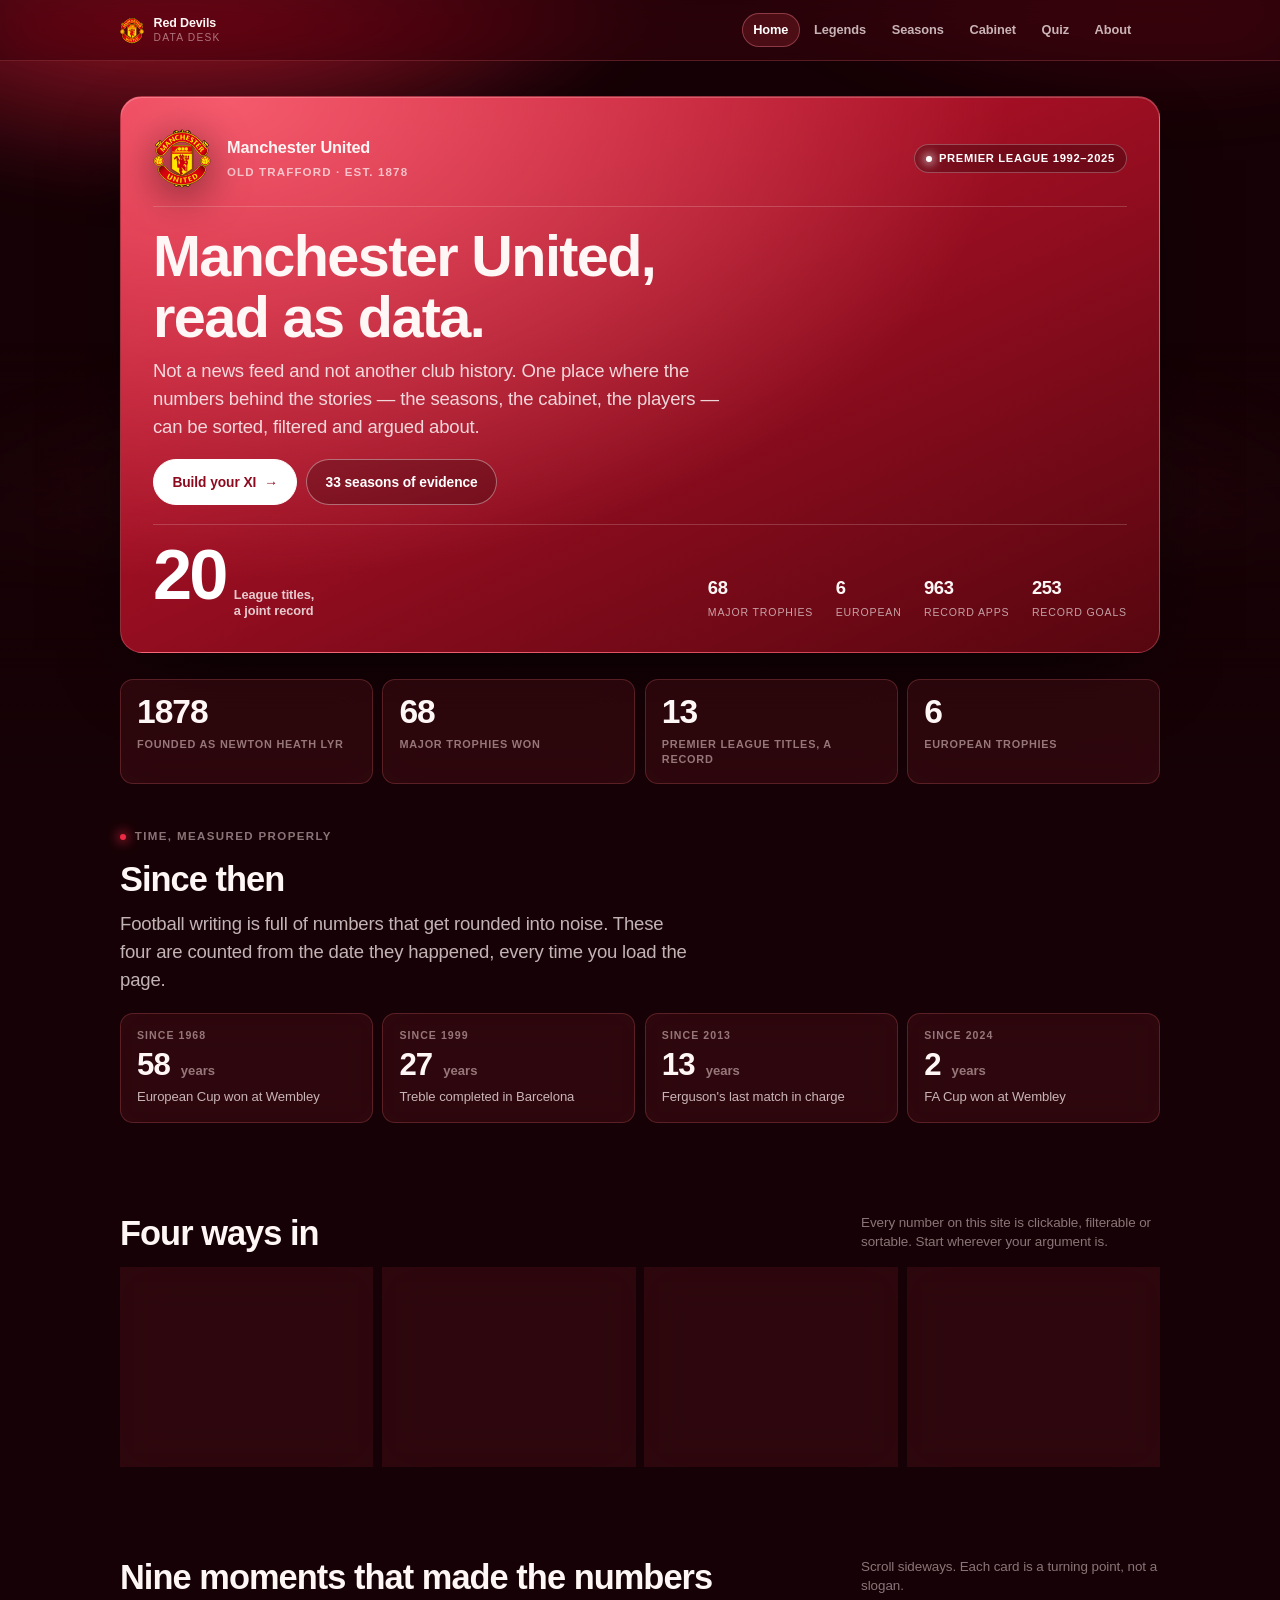
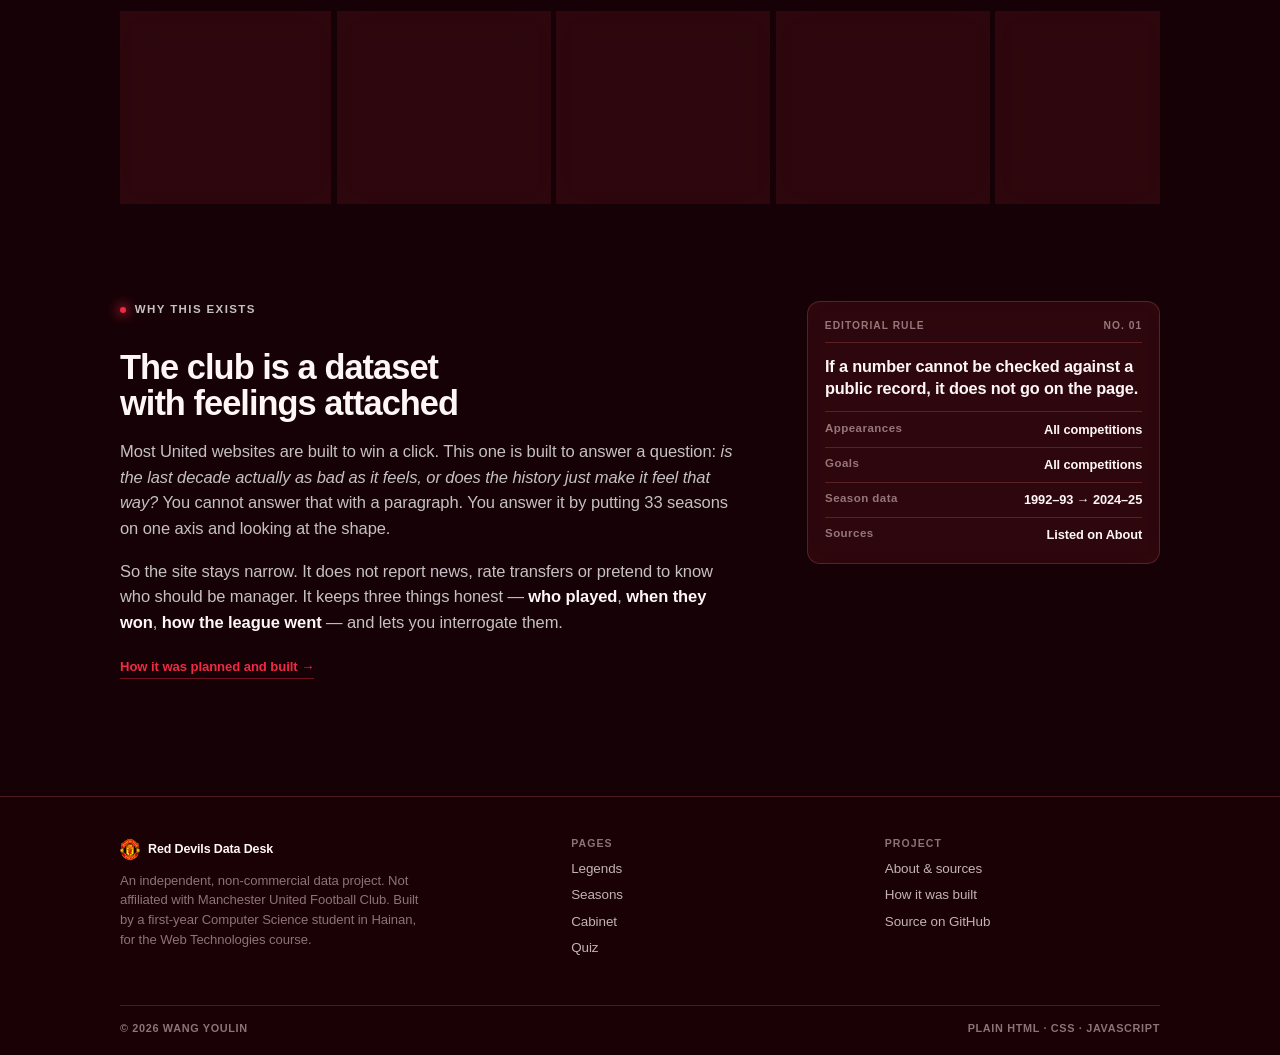
==== commit 66ce6b39: "Use the real crest and real photographs, and make the site properly red The brief changed: the club " ====
--- a/index.html
+++ b/index.html
@@ -34,7 +34,7 @@
 <header class="masthead">
   <div class="wrap masthead__bar">
     <a class="brand" href="index.html">
-      <img src="assets/img/crest.svg" alt="" width="24" height="27">
+      <img src="assets/img/crest-official.svg" alt="" width="24" height="27">
       <span class="brand__name"><b>Red Devils</b><span>Data Desk</span></span>
     </a>
 
@@ -60,7 +60,7 @@
   <section class="wrap hero">
     <div class="hero-card">
       <div class="hero-card__top">
-        <img class="crest" src="assets/img/crest.svg" alt="" width="58" height="65">
+        <img class="crest" src="assets/img/crest-official.svg" alt="" width="58" height="65">
         <div class="hero-card__club">
           <b>Manchester United</b>
           <span>Old Trafford · est. 1878</span>
@@ -193,7 +193,7 @@
   <div class="wrap">
     <div class="footer__grid">
       <div>
-        <div class="footer__brand"><img src="assets/img/crest.svg" alt="" width="20" height="23">Red Devils Data Desk</div>
+        <div class="footer__brand"><img src="assets/img/crest-official.svg" alt="" width="20" height="23">Red Devils Data Desk</div>
         <p>An independent, non-commercial data project. Not affiliated with Manchester United Football Club. Built by a first-year Computer Science student in Hainan, for the Web Technologies course.</p>
       </div>
       <div>
--- a/assets/css/site.css
+++ b/assets/css/site.css
@@ -9,26 +9,29 @@
 :root {
   color-scheme: dark;
 
-  --bg: #06060a;
-  --bg-raised: #0d0d13;
-
-  --glass: rgba(255, 255, 255, .055);
-  --glass-2: rgba(255, 255, 255, .085);
-  --glass-3: rgba(255, 255, 255, .12);
-
-  --line: rgba(255, 255, 255, .085);
-  --line-2: rgba(255, 255, 255, .14);
-
-  --text: #f6f6f8;
-  --text-2: rgba(246, 246, 248, .66);
-  --text-3: rgba(246, 246, 248, .42);
-
-  --red: #ef2b45;
-  --red-deep: #a3101f;
-  --red-soft: rgba(239, 43, 69, .18);
-  --gold: #e3b23c;
-  --green: #37c97a;
-  --blue: #5b8cff;
+  /* Red is the whole point: the surface itself is a very dark red, the panels
+     are red glass, and the accents are the club red. Nothing here is neutral
+     grey except the type. */
+  --bg: #160206;
+  --bg-raised: #23030a;
+
+  --glass: rgba(255, 66, 84, .10);
+  --glass-2: rgba(255, 66, 84, .17);
+  --glass-3: rgba(255, 66, 84, .24);
+
+  --line: rgba(255, 118, 130, .22);
+  --line-2: rgba(255, 140, 152, .36);
+
+  --text: #fff6f6;
+  --text-2: rgba(255, 242, 243, .74);
+  --text-3: rgba(255, 230, 232, .50);
+
+  --red: #ee2a44;
+  --red-deep: #8c0a1e;
+  --red-soft: rgba(238, 42, 68, .22);
+  --gold: #f2c14e;
+  --green: #55e39a;
+  --blue: #7fa4ff;
 
   --radius: 22px;
   --radius-sm: 13px;
@@ -70,14 +73,14 @@
   content: "";
   position: fixed;
   inset: -20% -10% auto -10%;
-  height: 78vh;
+  height: 82vh;
   z-index: 0;
   pointer-events: none;
   background:
-    radial-gradient(46% 52% at 22% 18%, rgba(239, 43, 69, .52), transparent 68%),
-    radial-gradient(40% 46% at 82% 6%, rgba(64, 96, 255, .24), transparent 70%),
-    radial-gradient(60% 40% at 50% 100%, rgba(255, 255, 255, .05), transparent 72%);
-  filter: blur(28px) saturate(1.15);
+    radial-gradient(48% 54% at 20% 14%, rgba(238, 42, 68, .78), transparent 68%),
+    radial-gradient(44% 50% at 84% 4%, rgba(128, 10, 32, .62), transparent 72%),
+    radial-gradient(70% 46% at 50% 100%, rgba(255, 96, 116, .16), transparent 74%);
+  filter: blur(26px) saturate(1.2);
 }
 
 body::after {
@@ -86,7 +89,7 @@
   inset: 0;
   z-index: 0;
   pointer-events: none;
-  background: linear-gradient(180deg, transparent 0, transparent 42vh, var(--bg) 88vh);
+  background: linear-gradient(180deg, transparent 0, transparent 38vh, var(--bg) 86vh);
 }
 
 h1, h2, h3, h4 {
@@ -183,7 +186,7 @@
   position: sticky;
   top: 0;
   z-index: 50;
-  background: rgba(6, 6, 10, .55);
+  background: rgba(48, 4, 12, .62);
   backdrop-filter: blur(24px) saturate(1.6);
   border-bottom: 1px solid var(--line);
 }
@@ -270,27 +273,27 @@
   padding: .7rem 1.15rem;
   border-radius: 999px;
   border: 1px solid transparent;
-  background: #fff;
-  color: #0a0a0f;
+  background: var(--red);
+  color: #fff;
   text-decoration: none;
   cursor: pointer;
   transition: transform .18s var(--ease), background .18s var(--ease), opacity .18s var(--ease);
 }
-.btn:hover { background: #fff; color: #0a0a0f; transform: translateY(-1px); }
+.btn:hover { background: #ff3f57; color: #fff; transform: translateY(-1px); }
 .btn:active { transform: none; }
 
 .btn--ghost {
-  background: var(--glass-2);
-  color: var(--text);
-  border-color: var(--line-2);
-}
-.btn--ghost:hover { background: var(--glass-3); color: #fff; }
-
-.btn--accent { background: var(--red); color: #fff; }
-.btn--accent:hover { background: #ff3b55; color: #fff; }
+  background: rgba(255, 255, 255, .10);
+  color: #fff;
+  border-color: rgba(255, 255, 255, .24);
+}
+.btn--ghost:hover { background: rgba(255, 255, 255, .18); color: #fff; }
+
+.btn--accent { background: #fff; color: #1a0206; }
+.btn--accent:hover { background: #fff; color: #1a0206; }
 
 .btn[disabled] { opacity: .38; cursor: not-allowed; transform: none; }
-.btn[disabled]:hover { background: #fff; color: #0a0a0f; }
+.btn[disabled]:hover { background: var(--red); color: #fff; }
 
 .btn .arrow { transition: transform .18s var(--ease); }
 .btn:hover .arrow { transform: translateX(2px); }
@@ -314,14 +317,42 @@
 .hero-card {
   position: relative;
   overflow: hidden;
-  border: 1px solid var(--line-2);
+  border: 1px solid rgba(255, 150, 160, .30);
   border-radius: var(--radius);
   padding: clamp(1.15rem, 2.6vw, 2rem);
-  background: linear-gradient(160deg, rgba(239, 43, 69, .30) 0%, rgba(239, 43, 69, .10) 38%, rgba(255, 255, 255, .04) 100%),
-              rgba(12, 12, 18, .62);
-  backdrop-filter: blur(34px) saturate(1.5);
-  box-shadow: 0 24px 70px -30px rgba(0, 0, 0, .9), inset 0 1px 0 rgba(255, 255, 255, .14);
-}
+  background:
+    radial-gradient(130% 150% at 10% 0%, rgba(255, 108, 124, .80), transparent 58%),
+    linear-gradient(155deg, #d1122f 0%, #a30f24 40%, #56060f 100%);
+  backdrop-filter: blur(34px) saturate(1.4);
+  box-shadow: inset 0 1px 0 rgba(255, 255, 255, .22), 0 30px 80px -34px rgba(0, 0, 0, .95);
+}
+
+/* inside the red card the secondary type has to stay legible on red */
+.hero-card .lead { color: rgba(255, 255, 255, .82); }
+.hero-card .section-note { color: rgba(255, 255, 255, .62); }
+.hero-card .hero-card__club span { color: rgba(255, 255, 255, .68); }
+.hero-card .hero-card__top,
+.hero-card .hero-figure,
+.hero-card .cabinet-total { border-color: rgba(255, 255, 255, .18); }
+.hero-card .pill-live {
+  background: rgba(0, 0, 0, .26);
+  border-color: rgba(255, 255, 255, .26);
+  color: #fff;
+}
+.hero-card .pill-live::before { background: #fff; box-shadow: 0 0 10px 2px rgba(255, 255, 255, .75); }
+.hero-card .hero-figure__label { color: rgba(255, 255, 255, .78); }
+.hero-card .hero-figure__rows span { color: rgba(255, 255, 255, .62); }
+.hero-card .cabinet-total span { color: rgba(255, 255, 255, .68); }
+
+/* on a red card a red button disappears, so the primary action flips to white */
+.hero-card .btn { background: #fff; color: #8c0a1e; border-color: #fff; }
+.hero-card .btn:hover { background: #fff; color: #b0102a; }
+.hero-card .btn--ghost {
+  background: rgba(0, 0, 0, .22);
+  border-color: rgba(255, 255, 255, .38);
+  color: #fff;
+}
+.hero-card .btn--ghost:hover { background: rgba(0, 0, 0, .34); color: #fff; }
 
 .hero-card__top {
   display: flex;
@@ -683,7 +714,7 @@
   text-align: left;
   white-space: nowrap;
   border-bottom: 1px solid var(--line);
-  background: transparent;
+  background: rgba(255, 60, 80, .08);
 }
 thead th[data-sort] { cursor: pointer; user-select: none; }
 thead th[data-sort]:hover { color: var(--text); }
@@ -795,9 +826,9 @@
 }
 .chip:hover { color: #fff; border-color: var(--line-2); }
 .chip[aria-pressed="true"] {
-  background: #fff;
-  border-color: #fff;
-  color: #0a0a0f;
+  background: var(--red);
+  border-color: var(--red);
+  color: #fff;
 }
 
 .result-count {
@@ -839,9 +870,9 @@
 .chart-legend i { display: inline-block; width: 8px; height: 8px; border-radius: 2px; margin-right: .35rem; }
 
 .chart-svg { display: block; width: 100%; height: auto; overflow: visible; }
-.chart-svg .grid-line { stroke: rgba(255, 255, 255, .12); stroke-width: 1; }
-.chart-svg .axis-label { fill: rgba(255, 255, 255, .5); font-family: var(--font); font-size: 10px; font-weight: 550; letter-spacing: .02em; }
-.chart-svg .bar { fill: rgba(255, 255, 255, .26); transition: fill .15s var(--ease); }
+.chart-svg .grid-line { stroke: rgba(255, 130, 142, .16); stroke-width: 1; }
+.chart-svg .axis-label { fill: rgba(255, 235, 238, .55); font-family: var(--font); font-size: 10px; font-weight: 550; letter-spacing: .02em; }
+.chart-svg .bar { fill: rgba(255, 255, 255, .22); transition: fill .15s var(--ease); }
 .chart-svg .bar.is-title { fill: var(--red); }
 .chart-svg .bar-g { cursor: pointer; }
 .chart-svg .bar-g:hover .bar { fill: rgba(255, 255, 255, .55); }
@@ -893,8 +924,8 @@
   border: 1px solid var(--line);
   border-radius: var(--radius-sm);
   background:
-    radial-gradient(120% 70% at 50% 0%, rgba(55, 201, 122, .14), transparent 70%),
-    linear-gradient(180deg, rgba(55, 201, 122, .10), rgba(0, 0, 0, .14)),
+    radial-gradient(120% 70% at 50% 0%, rgba(255, 90, 106, .22), transparent 70%),
+    linear-gradient(180deg, rgba(140, 10, 30, .42), rgba(24, 2, 8, .55)),
     rgba(255, 255, 255, .03);
   backdrop-filter: blur(18px);
 }
@@ -1047,8 +1078,18 @@
   font-size: .62rem;
   font-weight: 700;
   letter-spacing: .02em;
-  color: #0a0a0f;
+  color: #1a0206;
   background: rgba(255, 255, 255, .8);
+  flex: none;
+}
+/* real photograph: round it and give it a hairline so it reads as a portrait */
+.avatar--photo {
+  display: inline-block;
+  object-fit: cover;
+  object-position: center 22%;
+  border: 1px solid rgba(255, 255, 255, .22);
+  background: #2b0409;
+  vertical-align: middle;
   flex: none;
 }
 .avatar--GK { background: #e3b23c; }
@@ -1300,7 +1341,7 @@
 .footer {
   margin-top: clamp(2rem, 5vw, 3.4rem);
   border-top: 1px solid var(--line);
-  background: rgba(255, 255, 255, .02);
+  background: rgba(30, 2, 8, .58);
   position: relative;
   z-index: 1;
 }
